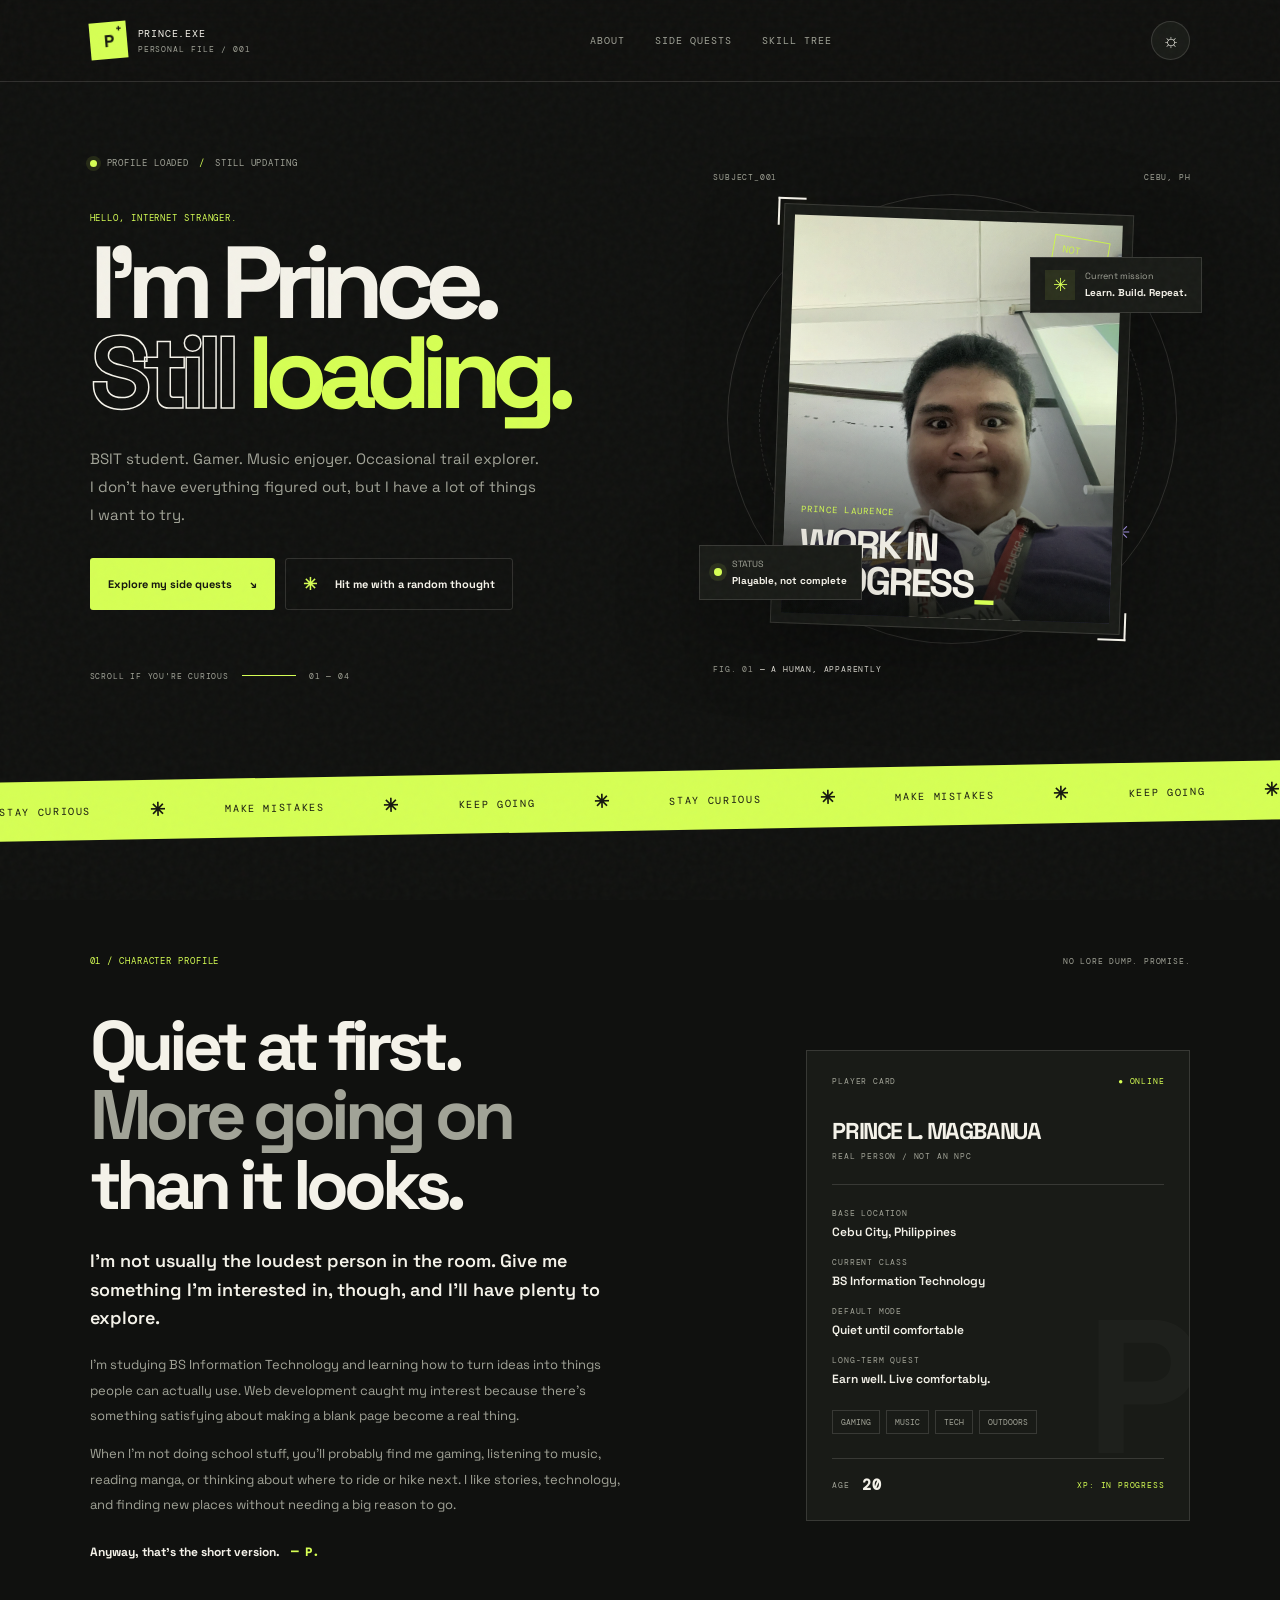
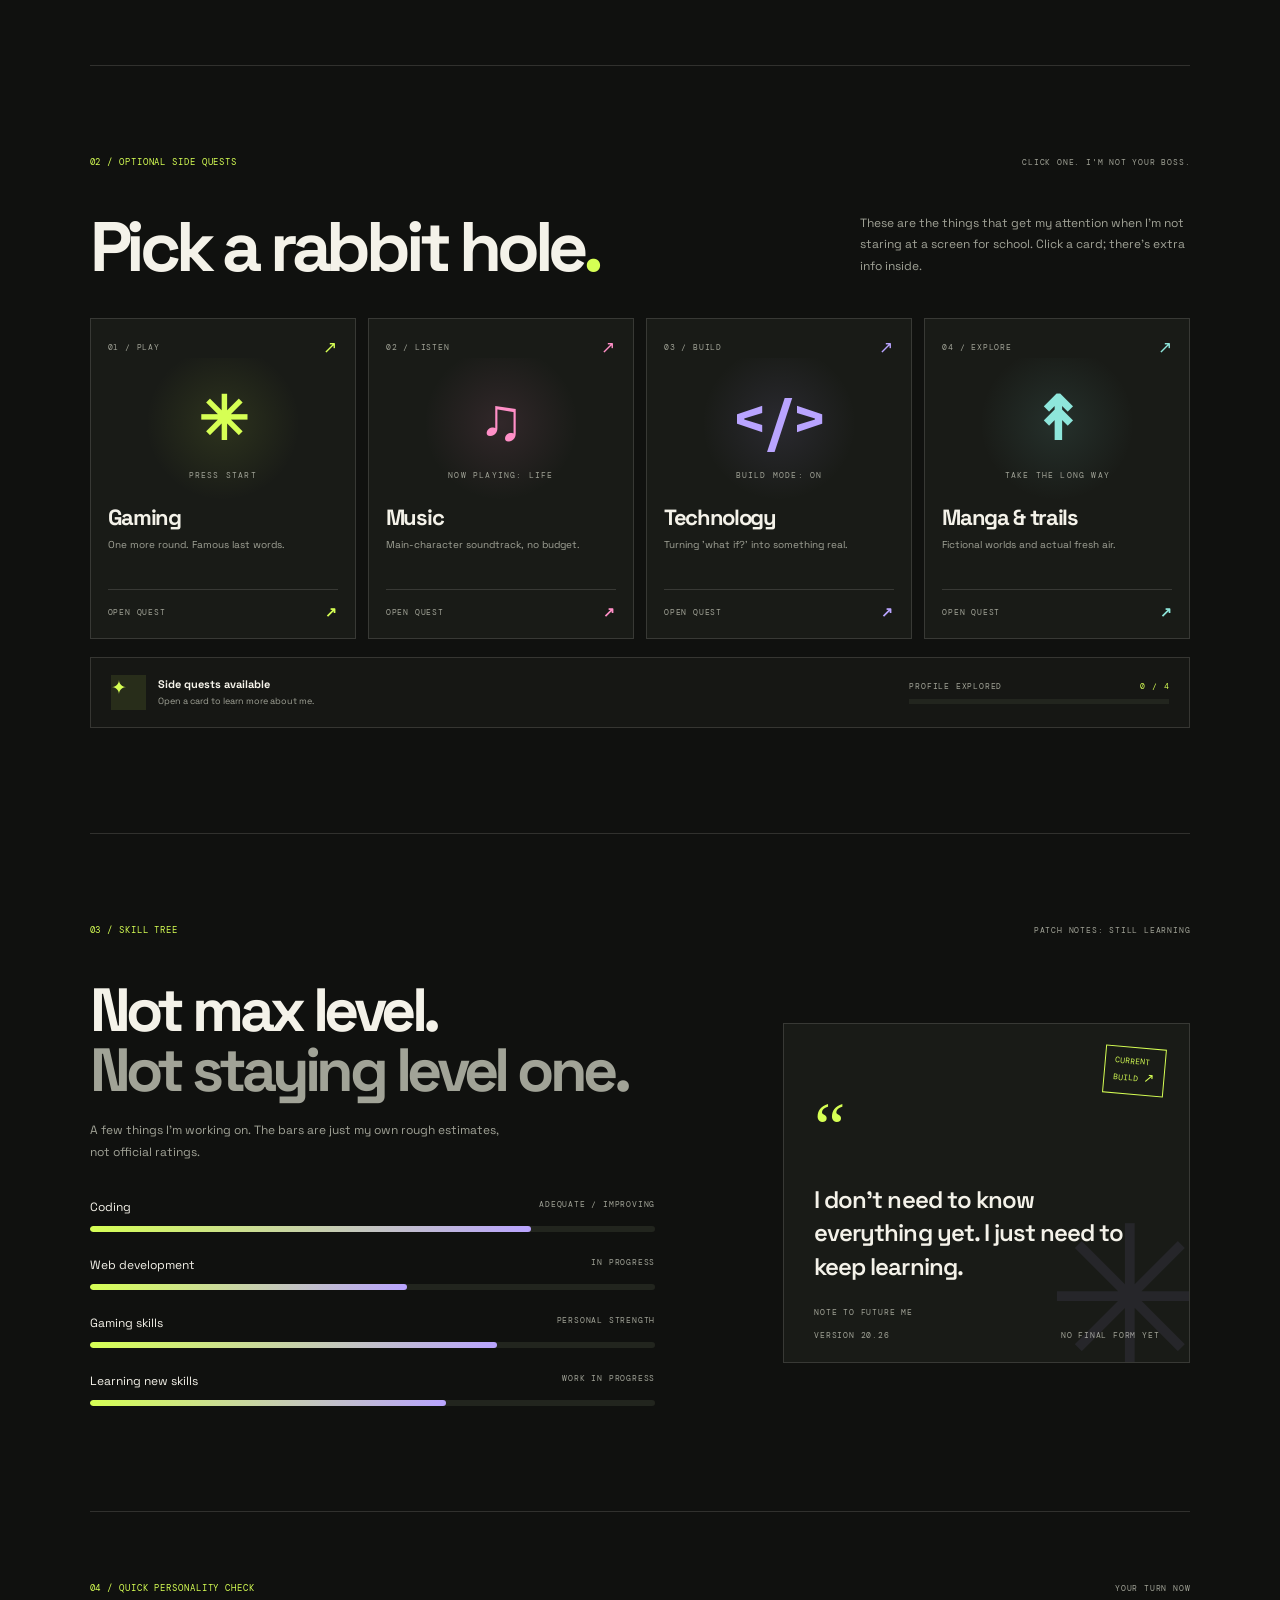
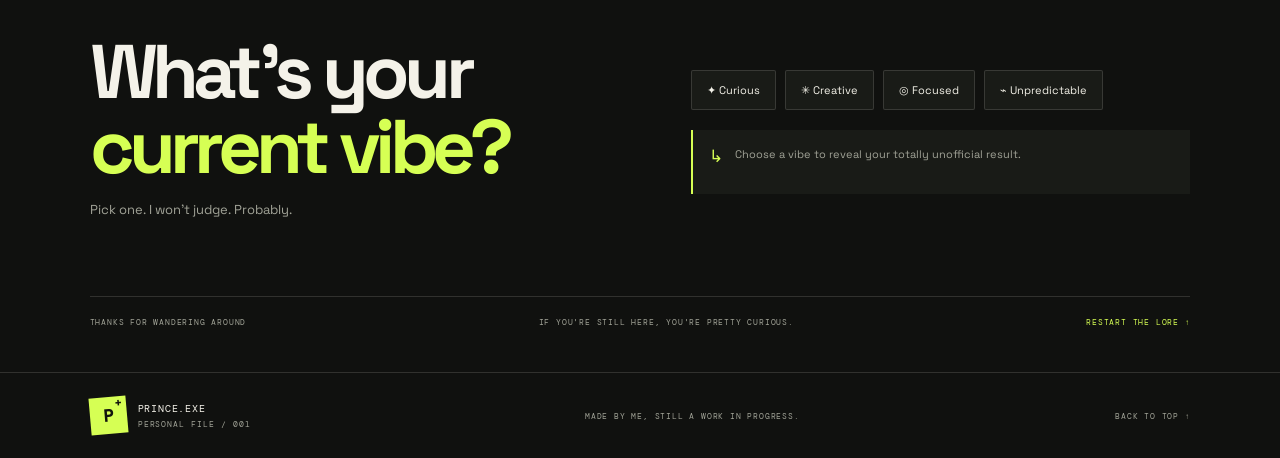
==== PERSONAL WEBSITE GAR/index.html @ dc0e2f60 "Add files via upload" ====
<!DOCTYPE html>
<html lang="en">
<head>
  <meta charset="UTF-8">
  <meta name="viewport" content="width=device-width, initial-scale=1.0">
  <meta name="theme-color" content="#10110f">
  <title>Prince.exe — A Work in Progress</title>
  <link rel="preconnect" href="https://fonts.googleapis.com">
  <link rel="preconnect" href="https://fonts.gstatic.com" crossorigin>
  <link href="https://fonts.googleapis.com/css2?family=DM+Mono:wght@400;500&family=Space+Grotesk:wght@400;500;600;700&display=swap" rel="stylesheet">
  <link rel="stylesheet" href="style.css">
</head>
<body>
  <div class="grain" aria-hidden="true"></div>
  <div class="reading-progress" id="readingProgress" aria-hidden="true"></div>
  <header class="topbar">
    <a class="brand" href="#home" aria-label="Back to top"><span class="brand-symbol">P<span>+</span></span><span class="brand-name">PRINCE.EXE <small>PERSONAL FILE / 001</small></span></a>
    <nav aria-label="Main navigation"><a href="#story">ABOUT</a><a href="#interests">SIDE QUESTS</a><a href="#toolkit">SKILL TREE</a></nav>
    <button class="theme-toggle" id="themeToggle" aria-label="Switch to light theme" title="Change theme"><span id="themeIcon">☼</span></button>
  </header>

  <main>
    <section class="hero section-wrap" id="home">
      <div class="hero-copy reveal">
        <div class="status-line"><span class="status-dot"></span> PROFILE LOADED <span class="status-divider">/</span> STILL UPDATING</div>
        <p class="hero-kicker">HELLO, INTERNET STRANGER.</p>
        <h1>I'm Prince.<br><span class="outline-word">Still</span> <span class="acid-word">loading.</span></h1>
        <p class="hero-intro">BSIT student. Gamer. Music enjoyer. Occasional trail explorer. I don't have everything figured out, but I have a lot of things I want to try.</p>
        <div class="hero-actions"><a class="button button-primary" href="#interests">Explore my side quests <span>↘</span></a><button class="button button-quiet" id="surpriseBtn"><span class="button-spark">✳</span> Hit me with a random thought</button></div>
        <div class="hero-foot"><span>SCROLL IF YOU'RE CURIOUS</span><span class="hero-foot-line"></span><span>01 — 04</span></div>
      </div>
      <div class="hero-visual reveal">
        <div class="visual-label label-top"><span>SUBJECT_001</span><span>CEBU, PH</span></div>
        <div class="photo-frame"><div class="photo-corner corner-one"></div><div class="photo-corner corner-two"></div><img src="my-photo.jpg" alt="Portrait of Prince Laurence"><div class="photo-wash"></div><div class="photo-stamp">NOT<br>FINAL.</div><div class="photo-caption"><span>PRINCE LAURENCE</span><strong>WORK IN<br>PROGRESS<span class="acid-word">_</span></strong></div></div>
        <div class="orbit orbit-a"></div><div class="orbit orbit-b"></div>
        <div class="float-chip chip-top"><span class="chip-icon">✳</span><span>Current mission<strong>Learn. Build. Repeat.</strong></span></div>
        <div class="float-chip chip-bottom"><span class="chip-pulse"></span><span>STATUS<strong>Playable, not complete</strong></span></div>
        <div class="visual-index">FIG. 01 <span>— A HUMAN, APPARENTLY</span></div>
      </div>
    </section>

    <div class="ticker" aria-label="Personal motto"><div class="ticker-track"><span>STAY CURIOUS</span><b>✳</b><span>MAKE MISTAKES</span><b>✳</b><span>KEEP GOING</span><b>✳</b><span>STAY CURIOUS</span><b>✳</b><span>MAKE MISTAKES</span><b>✳</b><span>KEEP GOING</span><b>✳</b></div></div>

    <section class="story section-wrap section-pad" id="story">
      <div class="section-top reveal"><p class="eyebrow">01 / CHARACTER PROFILE</p><span class="section-side-note">NO LORE DUMP. PROMISE.</span></div>
      <div class="story-grid">
        <div class="story-main reveal"><h2>Quiet at first.<br><span class="muted-word">More going on</span><br>than it looks.</h2><p class="story-lead">I'm not usually the loudest person in the room. Give me something I'm interested in, though, and I'll have plenty to explore.</p><p class="story-body">I'm studying BS Information Technology and learning how to turn ideas into things people can actually use. Web development caught my interest because there's something satisfying about making a blank page become a real thing.</p><p class="story-body">When I'm not doing school stuff, you'll probably find me gaming, listening to music, reading manga, or thinking about where to ride or hike next. I like stories, technology, and finding new places without needing a big reason to go.</p><div class="signature">Anyway, that's the short version. <span>— P.</span></div></div>
        <div class="profile-panel reveal"><div class="panel-head"><span>PLAYER CARD</span><span class="live-mark">● ONLINE</span></div><div class="profile-name">PRINCE L. MAGBANUA</div><div class="profile-sub">REAL PERSON / NOT AN NPC</div><div class="profile-divider"></div><div class="profile-row"><span>BASE LOCATION</span><strong>Cebu City, Philippines</strong></div><div class="profile-row"><span>CURRENT CLASS</span><strong>BS Information Technology</strong></div><div class="profile-row"><span>DEFAULT MODE</span><strong>Quiet until comfortable</strong></div><div class="profile-row"><span>LONG-TERM QUEST</span><strong>Earn well. Live comfortably.</strong></div><div class="profile-tags"><span>GAMING</span><span>MUSIC</span><span>TECH</span><span>OUTDOORS</span></div><div class="profile-bottom"><span>AGE</span><strong>20</strong><span class="profile-xp">XP: IN PROGRESS</span></div></div>
      </div>
    </section>

    <section class="interests section-wrap section-pad" id="interests">
      <div class="section-top reveal"><p class="eyebrow">02 / OPTIONAL SIDE QUESTS</p><span class="section-side-note">CLICK ONE. I'M NOT YOUR BOSS.</span></div>
      <div class="interest-heading reveal"><h2>Pick a rabbit hole<span class="acid-word">.</span></h2><p>These are the things that get my attention when I'm not staring at a screen for school. Click a card; there's extra info inside.</p></div>
      <div class="interest-grid">
        <button class="interest-card card-game reveal" data-title="Gaming" data-number="SIDE QUEST 01" data-detail="I like getting pulled into game worlds, learning their systems, and getting better at them. Sometimes it's the challenge; sometimes I just want to explore and see what happens. Either way, 'one more game' is a dangerous sentence."><span class="card-top"><span>01 / PLAY</span><span class="card-arrow">↗</span></span><span class="card-art art-game">✳<i>PRESS START</i></span><span class="card-title">Gaming</span><span class="card-desc">One more round. Famous last words.</span><span class="card-open">OPEN QUEST <b>↗</b></span></button>
        <button class="interest-card card-music reveal" data-title="Music" data-number="SIDE QUEST 02" data-detail="Music makes ordinary moments feel like scenes from a movie. I especially enjoy songs and musicals that tell a story, build emotion, and make you want to replay a part just to feel it again."><span class="card-top"><span>02 / LISTEN</span><span class="card-arrow">↗</span></span><span class="card-art art-music">♫<i>NOW PLAYING: LIFE</i></span><span class="card-title">Music</span><span class="card-desc">Main-character soundtrack, no budget.</span><span class="card-open">OPEN QUEST <b>↗</b></span></button>
        <button class="interest-card card-tech reveal" data-title="Technology" data-number="SIDE QUEST 03" data-detail="I'm studying IT and building my coding skills one project at a time. I like figuring out how things work and seeing a design become something interactive. I'm still learning, but that's kind of the point."><span class="card-top"><span>03 / BUILD</span><span class="card-arrow">↗</span></span><span class="card-art art-tech">&lt;/&gt;<i>BUILD MODE: ON</i></span><span class="card-title">Technology</span><span class="card-desc">Turning 'what if?' into something real.</span><span class="card-open">OPEN QUEST <b>↗</b></span></button>
        <button class="interest-card card-trail reveal" data-title="Manga & Trails" data-number="SIDE QUEST 04" data-detail="I enjoy getting into a good manga and getting outside to explore trails or new places. They're different kinds of escape: one lets me step into someone else's story, the other lets me make a few memories of my own."><span class="card-top"><span>04 / EXPLORE</span><span class="card-arrow">↗</span></span><span class="card-art art-trail">↟<i>TAKE THE LONG WAY</i></span><span class="card-title">Manga & trails</span><span class="card-desc">Fictional worlds and actual fresh air.</span><span class="card-open">OPEN QUEST <b>↗</b></span></button>
      </div>
      <div class="quest-status reveal"><div class="quest-status-left"><span class="quest-status-icon">✦</span><div><strong id="questStatusTitle">Side quests available</strong><span id="questStatusText">Open a card to learn more about me.</span></div></div><div class="quest-progress"><div class="quest-progress-label"><span>PROFILE EXPLORED</span><strong id="questCount">0 / 4</strong></div><div class="quest-track"><span id="questBar"></span></div></div></div>
    </section>

    <section class="toolkit section-wrap section-pad" id="toolkit">
      <div class="section-top reveal"><p class="eyebrow">03 / SKILL TREE</p><span class="section-side-note">PATCH NOTES: STILL LEARNING</span></div>
      <div class="skills-layout"><div class="skills-main reveal"><h2>Not max level.<br><span class="muted-word">Not staying level one.</span></h2><p class="skills-intro">A few things I'm working on. The bars are just my own rough estimates, not official ratings.</p><div class="skills-list"><div class="skill-row"><div class="skill-label"><span>Coding</span><span>ADEQUATE / IMPROVING</span></div><div class="skill-track"><span style="--level:78%"></span></div></div><div class="skill-row"><div class="skill-label"><span>Web development</span><span>IN PROGRESS</span></div><div class="skill-track"><span style="--level:56%"></span></div></div><div class="skill-row"><div class="skill-label"><span>Gaming skills</span><span>PERSONAL STRENGTH</span></div><div class="skill-track"><span style="--level:72%"></span></div></div><div class="skill-row"><div class="skill-label"><span>Learning new skills</span><span>WORK IN PROGRESS</span></div><div class="skill-track"><span style="--level:63%"></span></div></div></div></div><div class="skill-aside reveal"><div class="aside-stamp">CURRENT<br>BUILD <span>↗</span></div><div class="quote-mark">“</div><p>I don't need to know everything yet. I just need to keep learning.</p><div class="quote-credit">NOTE TO FUTURE ME</div><div class="aside-footer"><span>VERSION 20.26</span><span>NO FINAL FORM YET</span></div></div></div>
    </section>

    <section class="closing section-wrap reveal" id="yourturn"><div class="closing-top"><p class="eyebrow">04 / QUICK PERSONALITY CHECK</p><span class="section-side-note">YOUR TURN NOW</span></div><div class="closing-grid"><div><h2>What's your<br><span class="acid-word">current vibe?</span></h2><p class="closing-copy">Pick one. I won't judge. Probably.</p></div><div class="vibe-area"><div class="vibe-picker" role="group" aria-label="Choose your vibe"><button data-vibe="Curious" aria-pressed="false">✦ Curious</button><button data-vibe="Creative" aria-pressed="false">✳ Creative</button><button data-vibe="Focused" aria-pressed="false">◎ Focused</button><button data-vibe="Unpredictable" aria-pressed="false">⌁ Unpredictable</button></div><div class="vibe-result-wrap"><span class="result-spark">↳</span><p class="vibe-result" id="vibeResult" aria-live="polite">Choose a vibe to reveal your totally unofficial result.</p></div></div></div><div class="closing-bottom"><span>THANKS FOR WANDERING AROUND</span><span>IF YOU'RE STILL HERE, YOU'RE PRETTY CURIOUS.</span><a href="#home">RESTART THE LORE ↑</a></div></section>
  </main>

  <footer class="footer"><a class="brand" href="#home"><span class="brand-symbol">P<span>+</span></span><span class="brand-name">PRINCE.EXE <small>PERSONAL FILE / 001</small></span></a><span>MADE BY ME, STILL A WORK IN PROGRESS.</span><a href="#home">BACK TO TOP ↑</a></footer>

  <dialog id="interestDialog" class="interest-dialog"><div class="dialog-top"><span id="dialogNumber">SIDE QUEST 01</span><button class="dialog-close" id="dialogClose" aria-label="Close details">×</button></div><div class="dialog-glyph" id="dialogGlyph">✳</div><p class="eyebrow">A LITTLE MORE LORE</p><h2 id="dialogTitle">Interest</h2><p id="dialogDetail"></p><button class="button button-primary" id="dialogDone">Quest logged <span>✓</span></button></dialog>
  <div class="toast" id="toast" role="status" aria-live="polite"></div>
  <script src="script.js"></script>
</body>
</html>
---- PERSONAL WEBSITE GAR/style.css ----
:root{--bg:#10110f;--panel:#191b17;--panel2:#22251e;--text:#f4f2e9;--muted:#a1a397;--line:rgba(244,242,233,.14);--acid:#d6ff54;--purple:#b9a4ff;--pink:#ff8fc7;--blue:#8ee6db;--mono:'DM Mono',monospace;--sans:'Space Grotesk',sans-serif;--shadow:0 25px 90px rgba(0,0,0,.32)}
*{box-sizing:border-box}html{scroll-behavior:smooth;scroll-padding-top:92px}body{margin:0;background:var(--bg);color:var(--text);font-family:var(--sans);overflow-x:hidden;transition:background .35s,color .35s}body.light{--bg:#f0efe7;--panel:#fffef8;--panel2:#e5e4d8;--text:#171913;--muted:#66695d;--line:rgba(23,25,19,.16);--shadow:0 25px 90px rgba(23,25,19,.12)}a{color:inherit;text-decoration:none}button{font:inherit}.grain{position:fixed;inset:0;z-index:30;pointer-events:none;opacity:.045;background-image:url("data:image/svg+xml,%3Csvg viewBox='0 0 180 180' xmlns='http://www.w3.org/2000/svg'%3E%3Cfilter id='n'%3E%3CfeTurbulence type='fractalNoise' baseFrequency='.8' numOctaves='3' stitchTiles='stitch'/%3E%3C/filter%3E%3Crect width='100%25' height='100%25' filter='url(%23n)' opacity='.7'/%3E%3C/svg%3E")}.reading-progress{position:fixed;top:0;left:0;width:0;height:3px;background:var(--acid);z-index:60;box-shadow:0 0 15px #d6ff5480}.topbar{height:82px;padding:0 7vw;display:flex;align-items:center;justify-content:space-between;gap:24px;position:sticky;top:0;z-index:25;background:color-mix(in srgb,var(--bg) 88%,transparent);backdrop-filter:blur(18px);border-bottom:1px solid var(--line)}.brand{display:flex;align-items:center;gap:11px;min-width:180px}.brand-symbol{display:grid;place-items:center;width:37px;height:37px;background:var(--acid);color:#12140d;font-weight:700;font-size:17px;transform:rotate(-5deg);position:relative}.brand-symbol>span{position:absolute;font-size:11px;right:4px;top:0}.brand-name{font:10px var(--mono);letter-spacing:.08em}.brand-name small{display:block;font-size:8px;color:var(--muted);margin-top:4px;letter-spacing:.12em}nav{display:flex;gap:30px}nav a{font:10px var(--mono);letter-spacing:.1em;color:var(--muted);transition:color .2s}nav a:hover{color:var(--acid)}.theme-toggle{width:39px;height:39px;border:1px solid var(--line);background:var(--panel);border-radius:50%;color:var(--text);font-size:19px;cursor:pointer;transition:transform .25s,border .25s}.theme-toggle:hover{transform:rotate(30deg);border-color:var(--acid)}.section-wrap{width:min(1120px,86vw);margin-inline:auto}.hero{min-height:690px;padding-top:72px;padding-bottom:88px;display:grid;grid-template-columns:1.08fr .92fr;gap:5vw;align-items:center}.status-line,.eyebrow,.hero-kicker,.hero-foot,.visual-label,.visual-index,.section-side-note,.panel-head,.profile-sub,.profile-row>span,.profile-bottom,.card-top,.card-open,.quest-progress-label,.skill-label span:last-child,.quote-credit,.aside-footer,.closing-bottom,.dialog-top>span{font:9px var(--mono);letter-spacing:.1em}.status-line{display:flex;align-items:center;gap:10px;color:var(--muted)}.status-dot{width:7px;height:7px;background:var(--acid);border-radius:50%;box-shadow:0 0 0 4px #d6ff541a;animation:blink 2s infinite}.status-divider{color:var(--acid)}.hero-kicker{margin:43px 0 14px;color:var(--acid)}h1{font-size:clamp(65px,8vw,110px);line-height:.88;letter-spacing:-.095em;margin:0;font-weight:700}h1 .outline-word{color:transparent;-webkit-text-stroke:1.5px var(--text)}.acid-word{color:var(--acid)}.hero-intro{font-size:15px;line-height:1.85;color:var(--muted);max-width:450px;margin:27px 0 0}.hero-actions{display:flex;gap:10px;flex-wrap:wrap;margin-top:29px}.button{display:inline-flex;align-items:center;justify-content:center;gap:18px;padding:14px 17px;border-radius:3px;border:1px solid transparent;font-size:11px;font-weight:700;cursor:pointer;transition:transform .2s,background .2s,border .2s,color .2s}.button:hover{transform:translateY(-3px)}.button-primary{background:var(--acid);color:#15170e}.button-primary:hover{background:#e2ff83;box-shadow:0 8px 28px #d6ff5425}.button-quiet{background:transparent;border-color:var(--line);color:var(--text)}.button-quiet:hover{border-color:var(--acid)}.button-spark{color:var(--acid);font-size:17px}.hero-foot{display:flex;align-items:center;gap:13px;color:var(--muted);margin-top:61px;font-size:8px}.hero-foot-line{height:1px;width:54px;background:var(--acid)}.hero-visual{position:relative;min-height:515px;display:flex;align-items:center;justify-content:center}.visual-label{position:absolute;top:10px;left:0;right:0;display:flex;justify-content:space-between;color:var(--muted);font-size:8px}.photo-frame{position:relative;width:min(350px,76%);height:420px;background:var(--panel);padding:10px;border:1px solid var(--line);z-index:2;transform:rotate(2deg);box-shadow:var(--shadow);transition:transform .4s}.photo-frame:hover{transform:rotate(0deg) scale(1.015)}.photo-frame img{width:100%;height:100%;object-fit:cover;object-position:center 25%;display:block;filter:saturate(.72) contrast(1.03)}.photo-wash{position:absolute;inset:10px;background:linear-gradient(0deg,rgba(12,14,10,.92),transparent 56%),linear-gradient(135deg,rgba(214,255,84,.1),transparent 45%);pointer-events:none}.photo-corner{position:absolute;width:28px;height:28px;border-color:var(--acid);z-index:4}.corner-one{top:-7px;left:-7px;border-top:2px solid;border-left:2px solid}.corner-two{right:-7px;bottom:-7px;border-right:2px solid;border-bottom:2px solid}.photo-stamp{position:absolute;right:24px;top:24px;z-index:4;border:1px solid var(--acid);color:var(--acid);padding:7px 9px;font:10px var(--mono);line-height:1.15;transform:rotate(8deg)}.photo-caption{position:absolute;z-index:4;bottom:27px;left:26px;right:22px}.photo-caption>span{font:9px var(--mono);letter-spacing:.14em;color:var(--acid)}.photo-caption strong{display:block;font-size:39px;line-height:.91;letter-spacing:-.07em;margin-top:8px}.orbit{position:absolute;border:1px solid var(--line);border-radius:50%;pointer-events:none}.orbit-a{width:450px;height:450px;animation:spin 34s linear infinite}.orbit-a:before{content:"";position:absolute;left:70px;top:22px;width:10px;height:10px;border-radius:50%;background:var(--acid);box-shadow:0 0 22px var(--acid)}.orbit-b{width:385px;height:385px;border-style:dashed;animation:spin 48s linear infinite reverse}.orbit-b:after{content:"✳";position:absolute;right:13px;bottom:65px;color:var(--purple);font-size:22px}.float-chip{position:absolute;z-index:5;display:flex;align-items:center;gap:10px;padding:12px 14px;background:var(--panel);border:1px solid var(--line);box-shadow:var(--shadow);font-size:9px;color:var(--muted);animation:float 5s ease-in-out infinite}.float-chip strong{display:block;color:var(--text);font-size:10px;margin-top:4px}.chip-top{right:-12px;top:95px}.chip-bottom{left:-14px;bottom:77px;animation-delay:-2s}.chip-icon{display:grid;place-items:center;width:30px;height:30px;background:#d6ff5418;color:var(--acid);font-size:18px}.chip-pulse{width:8px;height:8px;background:var(--acid);border-radius:50%;box-shadow:0 0 0 5px #d6ff5418}.visual-index{position:absolute;bottom:3px;left:0;color:var(--muted);font-size:8px}.visual-index span{color:var(--text)}.ticker{background:var(--acid);color:#15170e;overflow:hidden;padding:17px 0;transform:rotate(-1deg) scale(1.02);margin:0 0 35px}.ticker-track{display:flex;justify-content:space-around;align-items:center;gap:34px;min-width:900px;white-space:nowrap;font:10px var(--mono);letter-spacing:.15em;animation:marquee 24s linear infinite}.ticker-track b{font-size:18px}.section-pad{padding-top:90px;padding-bottom:105px}.section-top{display:flex;justify-content:space-between;align-items:center;gap:20px;margin-bottom:44px}.eyebrow{color:var(--acid);margin:0}.section-side-note{color:var(--muted);font-size:8px}.story{border-bottom:1px solid var(--line)}.story-grid{display:grid;grid-template-columns:1.15fr .75fr;gap:10vw;align-items:center}.story-main h2,.skills-main h2,.interest-heading h2,.closing h2{font-size:clamp(43px,5.5vw,70px);line-height:.99;letter-spacing:-.075em;margin:0 0 28px}.muted-word{color:var(--muted)}.story-lead{font-size:18px;font-weight:600;line-height:1.6;max-width:540px;margin:0 0 19px}.story-body{font-size:13px;line-height:1.95;color:var(--muted);max-width:540px}.signature{font-size:12px;font-weight:700;margin-top:27px}.signature span{color:var(--acid);font-family:var(--mono);margin-left:8px}.profile-panel{background:var(--panel);border:1px solid var(--line);padding:25px;position:relative;overflow:hidden}.profile-panel:after{content:"P";position:absolute;right:-12px;bottom:38px;font-size:190px;font-weight:700;line-height:1;color:var(--text);opacity:.025;pointer-events:none}.panel-head{display:flex;justify-content:space-between;color:var(--muted);font-size:8px}.live-mark{color:var(--acid)}.profile-name{font-size:23px;font-weight:700;letter-spacing:-.06em;margin-top:30px}.profile-sub{font-size:8px;color:var(--muted);margin-top:5px}.profile-divider{height:1px;background:var(--line);margin:23px 0}.profile-row{display:flex;flex-direction:column;gap:6px;margin:17px 0}.profile-row>span{color:var(--muted);font-size:8px}.profile-row strong{font-size:12px;font-weight:600}.profile-tags{display:flex;gap:6px;flex-wrap:wrap;margin-top:23px}.profile-tags span{border:1px solid var(--line);padding:6px 8px;font:8px var(--mono);color:var(--muted)}.profile-bottom{border-top:1px solid var(--line);margin-top:24px;padding-top:16px;display:flex;align-items:center;gap:12px;color:var(--muted);font-size:8px}.profile-bottom strong{font-size:15px;color:var(--text)}.profile-xp{margin-left:auto;color:var(--acid)}.interests{border-bottom:1px solid var(--line)}.interest-heading{display:flex;align-items:end;justify-content:space-between;gap:45px;margin-bottom:36px}.interest-heading h2{margin:0}.interest-heading>p{font-size:12px;line-height:1.8;color:var(--muted);max-width:330px;margin:0 0 4px}.interest-grid{display:grid;grid-template-columns:repeat(4,1fr);gap:12px}.interest-card{min-width:0;position:relative;text-align:left;display:flex;flex-direction:column;align-items:stretch;padding:17px;background:var(--panel);border:1px solid var(--line);color:var(--text);cursor:pointer;overflow:hidden;transition:transform .3s,border-color .3s,background .3s}.interest-card:before{content:"";position:absolute;inset:0;background:var(--card-color);opacity:0;transition:opacity .3s;pointer-events:none}.interest-card:hover{transform:translateY(-7px);border-color:var(--card-color)}.interest-card:hover:before{opacity:.045}.card-game{--card-color:var(--acid)}.card-music{--card-color:var(--pink)}.card-tech{--card-color:var(--purple)}.card-trail{--card-color:var(--blue)}.card-top{display:flex;align-items:center;justify-content:space-between;color:var(--muted);font-size:8px;position:relative;z-index:1}.card-arrow{font-size:17px;color:var(--card-color)}.card-art{height:145px;display:flex;flex-direction:column;align-items:center;justify-content:center;gap:12px;color:var(--card-color);font-size:60px;font-weight:700;position:relative;z-index:1;transition:transform .35s}.interest-card:hover .card-art{transform:scale(1.05) rotate(-2deg)}.card-art i{font:8px var(--mono);font-style:normal;letter-spacing:.15em;color:var(--muted)}.art-game{background:radial-gradient(circle at 50% 45%,#d6ff541b,transparent 55%)}.art-music{background:radial-gradient(circle at 50% 45%,#ff8fc71b,transparent 55%)}.art-tech{background:radial-gradient(circle at 50% 45%,#b9a4ff1b,transparent 55%)}.art-trail{background:radial-gradient(circle at 50% 45%,#8ee6db1b,transparent 55%)}.card-title{font-size:22px;font-weight:700;letter-spacing:-.06em;position:relative;z-index:1}.card-desc{font-size:10px;color:var(--muted);line-height:1.6;margin-top:6px;min-height:32px;position:relative;z-index:1}.card-open{border-top:1px solid var(--line);margin-top:20px;padding-top:13px;display:flex;justify-content:space-between;align-items:center;color:var(--muted);font-size:8px;position:relative;z-index:1}.card-open b{font-size:14px;color:var(--card-color)}.quest-status{margin-top:18px;padding:17px 20px;border:1px solid var(--line);display:flex;align-items:center;justify-content:space-between;gap:25px;background:color-mix(in srgb,var(--panel) 65%,transparent)}.quest-status-left{display:flex;align-items:center;gap:12px}.quest-status-icon{display:grid;place-items:center;width:35px;height:35px;background:#d6ff5418;color:var(--acid);font-size:19px}.quest-status-left strong,.quest-status-left span{display:block}.quest-status-left strong{font-size:11px}.quest-status-left div>span{font-size:9px;color:var(--muted);margin-top:4px}.quest-progress{width:min(260px,45%)}.quest-progress-label{display:flex;justify-content:space-between;color:var(--muted);font-size:8px;margin-bottom:8px}.quest-progress-label strong{color:var(--acid);font-weight:400}.quest-track,.skill-track{height:5px;background:var(--panel2);overflow:hidden}.quest-track span{display:block;width:0;height:100%;background:var(--acid);transition:width .45s ease}.toolkit{border-bottom:1px solid var(--line)}.skills-layout{display:grid;grid-template-columns:1fr .72fr;gap:10vw;align-items:center}.skills-main h2{font-size:clamp(40px,4.8vw,61px)}.skills-intro{font-size:12px;line-height:1.8;color:var(--muted);max-width:420px;margin:-8px 0 35px}.skills-list{display:grid;gap:25px}.skill-label{display:flex;justify-content:space-between;gap:15px;font-size:12px;margin-bottom:11px}.skill-label span:last-child{font-size:8px;color:var(--muted);text-align:right}.skill-track{height:6px;border-radius:10px}.skill-track span{display:block;height:100%;width:var(--level);border-radius:10px;background:linear-gradient(90deg,var(--acid),var(--purple));transform-origin:left;animation:grow 1.3s cubic-bezier(.2,.8,.2,1) both}.skill-aside{min-height:340px;padding:30px;background:var(--panel);border:1px solid var(--line);position:relative;overflow:hidden}.skill-aside:after{content:"✳";position:absolute;right:-25px;bottom:-65px;font-size:200px;color:var(--purple);opacity:.08;animation:spin 38s linear infinite}.aside-stamp{position:absolute;right:24px;top:23px;border:1px solid var(--acid);color:var(--acid);padding:7px 9px;font:8px var(--mono);line-height:1.5;transform:rotate(5deg)}.aside-stamp span{font-size:13px}.quote-mark{font-family:Georgia,serif;font-size:70px;color:var(--acid);line-height:.9;margin-top:42px}.skill-aside>p{font-size:24px;line-height:1.4;font-weight:600;letter-spacing:-.04em;max-width:330px;position:relative;z-index:1}.quote-credit{color:var(--muted);font-size:8px}.aside-footer{display:flex;justify-content:space-between;position:absolute;bottom:22px;left:30px;right:30px;color:var(--muted);font-size:8px}.closing{padding-top:70px;padding-bottom:25px}.closing-top{display:flex;justify-content:space-between;align-items:center;margin-bottom:40px}.closing-grid{display:grid;grid-template-columns:1fr 1fr;gap:8vw;align-items:center;padding-bottom:65px}.closing h2{font-size:clamp(50px,6vw,76px);margin-bottom:17px}.closing-copy{font-size:13px;color:var(--muted)}.vibe-picker{display:flex;flex-wrap:wrap;gap:9px}.vibe-picker button{padding:12px 15px;border:1px solid var(--line);background:var(--panel);color:var(--text);border-radius:2px;font-size:11px;cursor:pointer;transition:transform .2s,background .2s,border .2s}.vibe-picker button:hover,.vibe-picker button.active{background:var(--acid);border-color:var(--acid);color:#15170e;transform:translateY(-3px)}.vibe-result-wrap{display:flex;align-items:start;gap:12px;margin-top:20px;padding:15px 16px;border-left:2px solid var(--acid);background:var(--panel);min-height:64px}.result-spark{color:var(--acid);font-size:17px}.vibe-result{font-size:11px;line-height:1.7;color:var(--muted);margin:0}.closing-bottom{border-top:1px solid var(--line);padding:20px 0;display:flex;align-items:center;justify-content:space-between;gap:20px;color:var(--muted);font-size:8px}.closing-bottom a{color:var(--acid)}.footer{border-top:1px solid var(--line);padding:24px 7vw;display:flex;align-items:center;justify-content:space-between;gap:20px;color:var(--muted);font:8px var(--mono);letter-spacing:.1em}.footer .brand{color:var(--text)}.interest-dialog{width:min(490px,calc(100% - 30px));padding:30px;background:var(--panel);border:1px solid var(--line);color:var(--text);box-shadow:var(--shadow);position:relative}.interest-dialog::backdrop{background:rgba(5,7,4,.78);backdrop-filter:blur(7px)}.dialog-top{display:flex;justify-content:space-between;align-items:center;color:var(--muted)}.dialog-close{border:0;background:none;color:var(--muted);font-size:28px;cursor:pointer}.dialog-glyph{font-size:60px;color:var(--acid);margin:25px 0 20px}.interest-dialog h2{font-size:42px;letter-spacing:-.07em;margin:12px 0}.interest-dialog>p:not(.eyebrow){font-size:13px;line-height:1.9;color:var(--muted);margin-bottom:25px}.toast{position:fixed;left:50%;bottom:24px;z-index:50;max-width:calc(100% - 30px);width:max-content;transform:translate(-50%,20px);opacity:0;pointer-events:none;background:var(--acid);color:#15170e;padding:13px 18px;font-size:11px;font-weight:700;box-shadow:var(--shadow);transition:opacity .25s,transform .25s}.toast.show{opacity:1;transform:translate(-50%,0)}.reveal{opacity:0;transform:translateY(24px);transition:opacity .75s ease,transform .75s cubic-bezier(.2,.8,.2,1)}.reveal.visible{opacity:1;transform:translateY(0)}button:focus-visible,a:focus-visible{outline:2px solid var(--acid);outline-offset:4px}@keyframes float{0%,100%{translate:0 0}50%{translate:0 -9px}}@keyframes spin{to{transform:rotate(360deg)}}@keyframes marquee{to{transform:translateX(-25%)}}@keyframes blink{50%{opacity:.35;box-shadow:0 0 0 7px #d6ff5410}}@keyframes grow{from{transform:scaleX(0)}to{transform:scaleX(1)}}@media(max-width:850px){.topbar{padding:0 5vw}nav{gap:16px}.section-wrap{width:90vw}.hero{grid-template-columns:1fr;gap:30px;padding-top:65px}.hero-copy{padding-top:12px}.hero-visual{min-height:550px}.photo-frame{height:420px;width:min(350px,72%)}.story-grid,.skills-layout{grid-template-columns:1fr;gap:45px}.interest-heading{align-items:start;flex-direction:column;gap:16px}.interest-grid{grid-template-columns:repeat(2,1fr)}.interest-card{min-height:310px}.card-art{height:160px}.closing-grid{grid-template-columns:1fr;gap:30px}.skill-aside{min-height:300px}.footer{padding-inline:5vw}}@media(max-width:520px){.topbar{height:70px;gap:8px}.brand{min-width:0;gap:7px}.brand-symbol{width:31px;height:31px}.brand-name{font-size:8px}.brand-name small{font-size:7px}nav{gap:10px}nav a{font-size:8px}nav a:nth-child(2){display:none}.theme-toggle{width:33px;height:33px;flex-shrink:0}.hero{padding-top:48px;padding-bottom:60px}.hero-kicker{margin-top:34px}h1{font-size:clamp(60px,16vw,82px)}.hero-intro{font-size:13px}.hero-actions{align-items:stretch;flex-direction:column}.button{justify-content:space-between}.hero-foot{margin-top:42px}.hero-visual{min-height:440px}.photo-frame{height:350px;width:73%}.photo-caption strong{font-size:32px}.orbit-a{width:350px;height:350px}.orbit-b{width:300px;height:300px}.chip-top{right:-2px;top:60px}.chip-bottom{left:-3px;bottom:45px}.float-chip{padding:9px;font-size:8px}.float-chip strong{font-size:9px}.visual-index{font-size:7px}.section-pad{padding-top:70px;padding-bottom:75px}.section-top{align-items:start;flex-direction:column;gap:10px;margin-bottom:33px}.story-main h2,.skills-main h2,.interest-heading h2{font-size:48px}.story-lead{font-size:16px}.profile-panel{padding:19px}.interest-grid{gap:9px}.interest-card{padding:12px;min-height:260px}.card-art{height:115px;font-size:48px}.card-title{font-size:19px}.card-desc{font-size:9px}.card-open{font-size:7px}.quest-status{align-items:stretch;flex-direction:column;gap:18px;padding:15px}.quest-progress{width:100%}.skill-label{font-size:11px}.skill-label span:last-child{font-size:7px}.skill-aside{padding:23px;min-height:310px}.skill-aside>p{font-size:22px}.aside-footer{left:23px;right:23px;font-size:7px}.closing-top{align-items:start;flex-direction:column;gap:10px}.closing-grid{padding-bottom:45px}.closing h2{font-size:54px}.vibe-picker button{flex:1 1 40%;padding:12px 8px}.closing-bottom{flex-wrap:wrap;line-height:1.6}.closing-bottom span:nth-child(2){display:none}.footer{flex-wrap:wrap;font-size:7px}.footer>span{order:3;width:100%;text-align:center}.interest-dialog{padding:23px}.interest-dialog h2{font-size:36px}}@media(prefers-reduced-motion:reduce){*,*::before,*::after{animation-duration:.01ms!important;animation-iteration-count:1!important;scroll-behavior:auto!important;transition-duration:.01ms!important}.reveal{opacity:1;transform:none}}
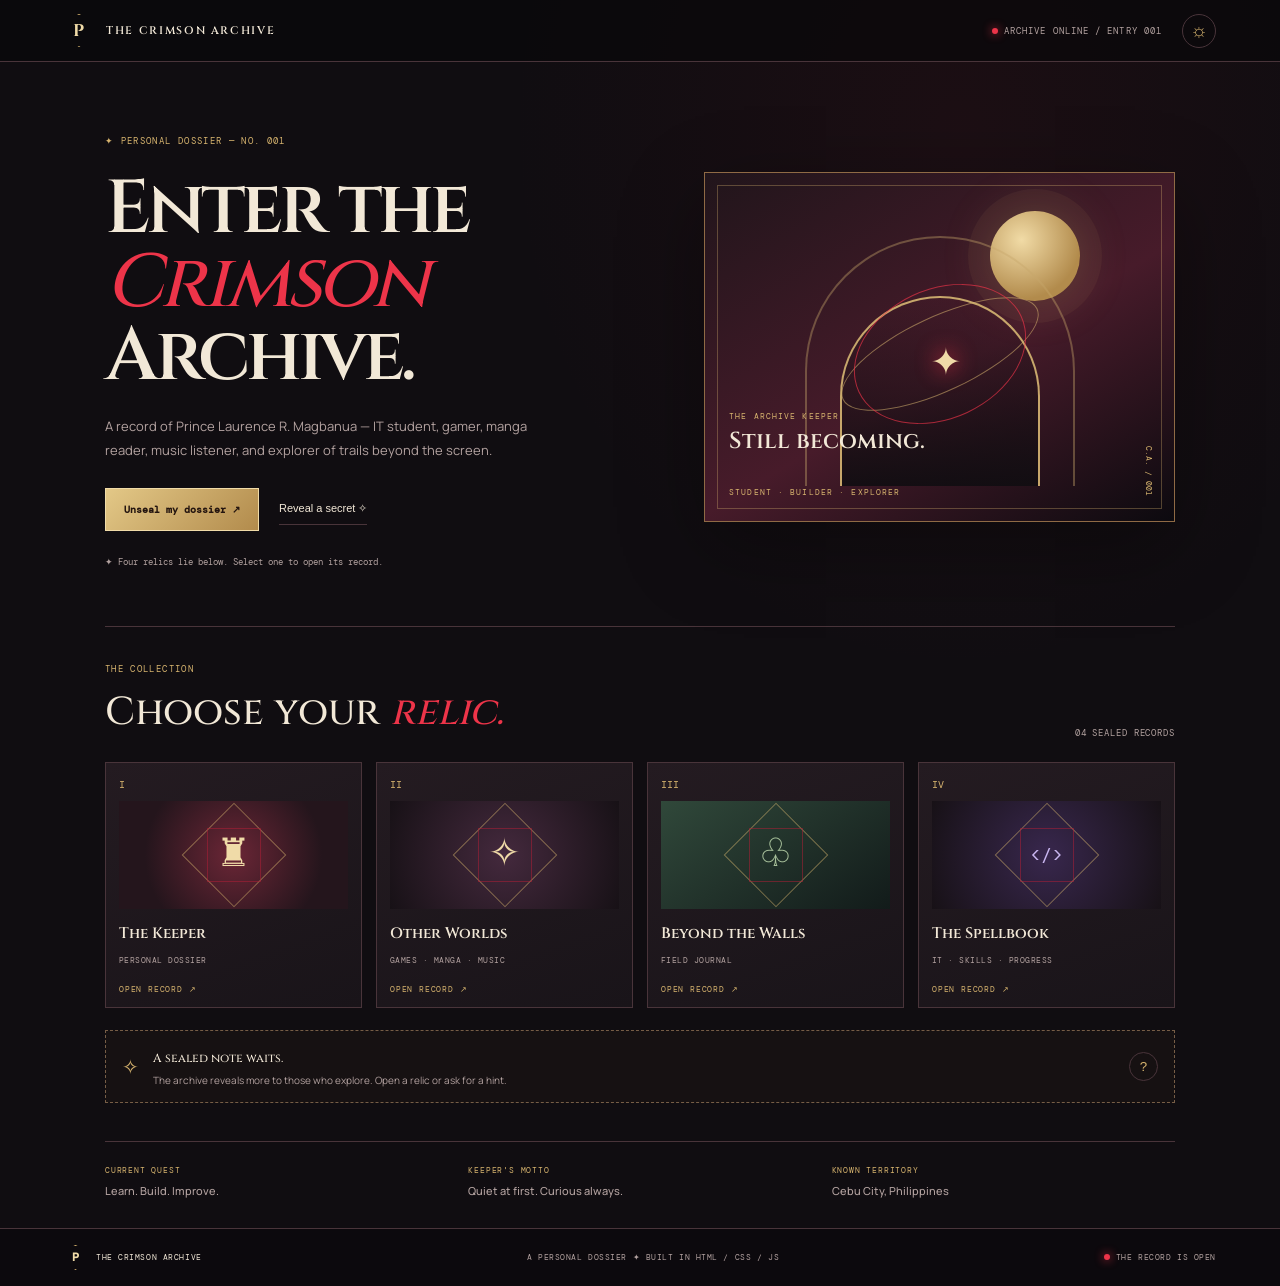
==== commit 2139dbaf: "Add files via upload" ====
--- a/PERSONAL WEBSITE GAR/index.html
+++ b/PERSONAL WEBSITE GAR/index.html
@@ -1,78 +1,18 @@
-<!DOCTYPE html>
-<html lang="en">
-<head>
-  <meta charset="UTF-8">
-  <meta name="viewport" content="width=device-width, initial-scale=1.0">
-  <meta name="theme-color" content="#10110f">
-  <title>Prince.exe — A Work in Progress</title>
-  <link rel="preconnect" href="https://fonts.googleapis.com">
-  <link rel="preconnect" href="https://fonts.gstatic.com" crossorigin>
-  <link href="https://fonts.googleapis.com/css2?family=DM+Mono:wght@400;500&family=Space+Grotesk:wght@400;500;600;700&display=swap" rel="stylesheet">
-  <link rel="stylesheet" href="style.css">
-</head>
-<body>
-  <div class="grain" aria-hidden="true"></div>
-  <div class="reading-progress" id="readingProgress" aria-hidden="true"></div>
-  <header class="topbar">
-    <a class="brand" href="#home" aria-label="Back to top"><span class="brand-symbol">P<span>+</span></span><span class="brand-name">PRINCE.EXE <small>PERSONAL FILE / 001</small></span></a>
-    <nav aria-label="Main navigation"><a href="#story">ABOUT</a><a href="#interests">SIDE QUESTS</a><a href="#toolkit">SKILL TREE</a></nav>
-    <button class="theme-toggle" id="themeToggle" aria-label="Switch to light theme" title="Change theme"><span id="themeIcon">☼</span></button>
-  </header>
-
-  <main>
-    <section class="hero section-wrap" id="home">
-      <div class="hero-copy reveal">
-        <div class="status-line"><span class="status-dot"></span> PROFILE LOADED <span class="status-divider">/</span> STILL UPDATING</div>
-        <p class="hero-kicker">HELLO, INTERNET STRANGER.</p>
-        <h1>I'm Prince.<br><span class="outline-word">Still</span> <span class="acid-word">loading.</span></h1>
-        <p class="hero-intro">BSIT student. Gamer. Music enjoyer. Occasional trail explorer. I don't have everything figured out, but I have a lot of things I want to try.</p>
-        <div class="hero-actions"><a class="button button-primary" href="#interests">Explore my side quests <span>↘</span></a><button class="button button-quiet" id="surpriseBtn"><span class="button-spark">✳</span> Hit me with a random thought</button></div>
-        <div class="hero-foot"><span>SCROLL IF YOU'RE CURIOUS</span><span class="hero-foot-line"></span><span>01 — 04</span></div>
-      </div>
-      <div class="hero-visual reveal">
-        <div class="visual-label label-top"><span>SUBJECT_001</span><span>CEBU, PH</span></div>
-        <div class="photo-frame"><div class="photo-corner corner-one"></div><div class="photo-corner corner-two"></div><img src="my-photo.jpg" alt="Portrait of Prince Laurence"><div class="photo-wash"></div><div class="photo-stamp">NOT<br>FINAL.</div><div class="photo-caption"><span>PRINCE LAURENCE</span><strong>WORK IN<br>PROGRESS<span class="acid-word">_</span></strong></div></div>
-        <div class="orbit orbit-a"></div><div class="orbit orbit-b"></div>
-        <div class="float-chip chip-top"><span class="chip-icon">✳</span><span>Current mission<strong>Learn. Build. Repeat.</strong></span></div>
-        <div class="float-chip chip-bottom"><span class="chip-pulse"></span><span>STATUS<strong>Playable, not complete</strong></span></div>
-        <div class="visual-index">FIG. 01 <span>— A HUMAN, APPARENTLY</span></div>
-      </div>
-    </section>
-
-    <div class="ticker" aria-label="Personal motto"><div class="ticker-track"><span>STAY CURIOUS</span><b>✳</b><span>MAKE MISTAKES</span><b>✳</b><span>KEEP GOING</span><b>✳</b><span>STAY CURIOUS</span><b>✳</b><span>MAKE MISTAKES</span><b>✳</b><span>KEEP GOING</span><b>✳</b></div></div>
-
-    <section class="story section-wrap section-pad" id="story">
-      <div class="section-top reveal"><p class="eyebrow">01 / CHARACTER PROFILE</p><span class="section-side-note">NO LORE DUMP. PROMISE.</span></div>
-      <div class="story-grid">
-        <div class="story-main reveal"><h2>Quiet at first.<br><span class="muted-word">More going on</span><br>than it looks.</h2><p class="story-lead">I'm not usually the loudest person in the room. Give me something I'm interested in, though, and I'll have plenty to explore.</p><p class="story-body">I'm studying BS Information Technology and learning how to turn ideas into things people can actually use. Web development caught my interest because there's something satisfying about making a blank page become a real thing.</p><p class="story-body">When I'm not doing school stuff, you'll probably find me gaming, listening to music, reading manga, or thinking about where to ride or hike next. I like stories, technology, and finding new places without needing a big reason to go.</p><div class="signature">Anyway, that's the short version. <span>— P.</span></div></div>
-        <div class="profile-panel reveal"><div class="panel-head"><span>PLAYER CARD</span><span class="live-mark">● ONLINE</span></div><div class="profile-name">PRINCE L. MAGBANUA</div><div class="profile-sub">REAL PERSON / NOT AN NPC</div><div class="profile-divider"></div><div class="profile-row"><span>BASE LOCATION</span><strong>Cebu City, Philippines</strong></div><div class="profile-row"><span>CURRENT CLASS</span><strong>BS Information Technology</strong></div><div class="profile-row"><span>DEFAULT MODE</span><strong>Quiet until comfortable</strong></div><div class="profile-row"><span>LONG-TERM QUEST</span><strong>Earn well. Live comfortably.</strong></div><div class="profile-tags"><span>GAMING</span><span>MUSIC</span><span>TECH</span><span>OUTDOORS</span></div><div class="profile-bottom"><span>AGE</span><strong>20</strong><span class="profile-xp">XP: IN PROGRESS</span></div></div>
-      </div>
-    </section>
-
-    <section class="interests section-wrap section-pad" id="interests">
-      <div class="section-top reveal"><p class="eyebrow">02 / OPTIONAL SIDE QUESTS</p><span class="section-side-note">CLICK ONE. I'M NOT YOUR BOSS.</span></div>
-      <div class="interest-heading reveal"><h2>Pick a rabbit hole<span class="acid-word">.</span></h2><p>These are the things that get my attention when I'm not staring at a screen for school. Click a card; there's extra info inside.</p></div>
-      <div class="interest-grid">
-        <button class="interest-card card-game reveal" data-title="Gaming" data-number="SIDE QUEST 01" data-detail="I like getting pulled into game worlds, learning their systems, and getting better at them. Sometimes it's the challenge; sometimes I just want to explore and see what happens. Either way, 'one more game' is a dangerous sentence."><span class="card-top"><span>01 / PLAY</span><span class="card-arrow">↗</span></span><span class="card-art art-game">✳<i>PRESS START</i></span><span class="card-title">Gaming</span><span class="card-desc">One more round. Famous last words.</span><span class="card-open">OPEN QUEST <b>↗</b></span></button>
-        <button class="interest-card card-music reveal" data-title="Music" data-number="SIDE QUEST 02" data-detail="Music makes ordinary moments feel like scenes from a movie. I especially enjoy songs and musicals that tell a story, build emotion, and make you want to replay a part just to feel it again."><span class="card-top"><span>02 / LISTEN</span><span class="card-arrow">↗</span></span><span class="card-art art-music">♫<i>NOW PLAYING: LIFE</i></span><span class="card-title">Music</span><span class="card-desc">Main-character soundtrack, no budget.</span><span class="card-open">OPEN QUEST <b>↗</b></span></button>
-        <button class="interest-card card-tech reveal" data-title="Technology" data-number="SIDE QUEST 03" data-detail="I'm studying IT and building my coding skills one project at a time. I like figuring out how things work and seeing a design become something interactive. I'm still learning, but that's kind of the point."><span class="card-top"><span>03 / BUILD</span><span class="card-arrow">↗</span></span><span class="card-art art-tech">&lt;/&gt;<i>BUILD MODE: ON</i></span><span class="card-title">Technology</span><span class="card-desc">Turning 'what if?' into something real.</span><span class="card-open">OPEN QUEST <b>↗</b></span></button>
-        <button class="interest-card card-trail reveal" data-title="Manga & Trails" data-number="SIDE QUEST 04" data-detail="I enjoy getting into a good manga and getting outside to explore trails or new places. They're different kinds of escape: one lets me step into someone else's story, the other lets me make a few memories of my own."><span class="card-top"><span>04 / EXPLORE</span><span class="card-arrow">↗</span></span><span class="card-art art-trail">↟<i>TAKE THE LONG WAY</i></span><span class="card-title">Manga & trails</span><span class="card-desc">Fictional worlds and actual fresh air.</span><span class="card-open">OPEN QUEST <b>↗</b></span></button>
-      </div>
-      <div class="quest-status reveal"><div class="quest-status-left"><span class="quest-status-icon">✦</span><div><strong id="questStatusTitle">Side quests available</strong><span id="questStatusText">Open a card to learn more about me.</span></div></div><div class="quest-progress"><div class="quest-progress-label"><span>PROFILE EXPLORED</span><strong id="questCount">0 / 4</strong></div><div class="quest-track"><span id="questBar"></span></div></div></div>
-    </section>
-
-    <section class="toolkit section-wrap section-pad" id="toolkit">
-      <div class="section-top reveal"><p class="eyebrow">03 / SKILL TREE</p><span class="section-side-note">PATCH NOTES: STILL LEARNING</span></div>
-      <div class="skills-layout"><div class="skills-main reveal"><h2>Not max level.<br><span class="muted-word">Not staying level one.</span></h2><p class="skills-intro">A few things I'm working on. The bars are just my own rough estimates, not official ratings.</p><div class="skills-list"><div class="skill-row"><div class="skill-label"><span>Coding</span><span>ADEQUATE / IMPROVING</span></div><div class="skill-track"><span style="--level:78%"></span></div></div><div class="skill-row"><div class="skill-label"><span>Web development</span><span>IN PROGRESS</span></div><div class="skill-track"><span style="--level:56%"></span></div></div><div class="skill-row"><div class="skill-label"><span>Gaming skills</span><span>PERSONAL STRENGTH</span></div><div class="skill-track"><span style="--level:72%"></span></div></div><div class="skill-row"><div class="skill-label"><span>Learning new skills</span><span>WORK IN PROGRESS</span></div><div class="skill-track"><span style="--level:63%"></span></div></div></div></div><div class="skill-aside reveal"><div class="aside-stamp">CURRENT<br>BUILD <span>↗</span></div><div class="quote-mark">“</div><p>I don't need to know everything yet. I just need to keep learning.</p><div class="quote-credit">NOTE TO FUTURE ME</div><div class="aside-footer"><span>VERSION 20.26</span><span>NO FINAL FORM YET</span></div></div></div>
-    </section>
-
-    <section class="closing section-wrap reveal" id="yourturn"><div class="closing-top"><p class="eyebrow">04 / QUICK PERSONALITY CHECK</p><span class="section-side-note">YOUR TURN NOW</span></div><div class="closing-grid"><div><h2>What's your<br><span class="acid-word">current vibe?</span></h2><p class="closing-copy">Pick one. I won't judge. Probably.</p></div><div class="vibe-area"><div class="vibe-picker" role="group" aria-label="Choose your vibe"><button data-vibe="Curious" aria-pressed="false">✦ Curious</button><button data-vibe="Creative" aria-pressed="false">✳ Creative</button><button data-vibe="Focused" aria-pressed="false">◎ Focused</button><button data-vibe="Unpredictable" aria-pressed="false">⌁ Unpredictable</button></div><div class="vibe-result-wrap"><span class="result-spark">↳</span><p class="vibe-result" id="vibeResult" aria-live="polite">Choose a vibe to reveal your totally unofficial result.</p></div></div></div><div class="closing-bottom"><span>THANKS FOR WANDERING AROUND</span><span>IF YOU'RE STILL HERE, YOU'RE PRETTY CURIOUS.</span><a href="#home">RESTART THE LORE ↑</a></div></section>
-  </main>
-
-  <footer class="footer"><a class="brand" href="#home"><span class="brand-symbol">P<span>+</span></span><span class="brand-name">PRINCE.EXE <small>PERSONAL FILE / 001</small></span></a><span>MADE BY ME, STILL A WORK IN PROGRESS.</span><a href="#home">BACK TO TOP ↑</a></footer>
-
-  <dialog id="interestDialog" class="interest-dialog"><div class="dialog-top"><span id="dialogNumber">SIDE QUEST 01</span><button class="dialog-close" id="dialogClose" aria-label="Close details">×</button></div><div class="dialog-glyph" id="dialogGlyph">✳</div><p class="eyebrow">A LITTLE MORE LORE</p><h2 id="dialogTitle">Interest</h2><p id="dialogDetail"></p><button class="button button-primary" id="dialogDone">Quest logged <span>✓</span></button></dialog>
-  <div class="toast" id="toast" role="status" aria-live="polite"></div>
-  <script src="script.js"></script>
-</body>
-</html>
+<!doctype html>
+<html lang="en"><head><meta charset="utf-8"><meta name="viewport" content="width=device-width,initial-scale=1"><title>Prince | The Crimson Archive</title><link href="https://fonts.googleapis.com/css2?family=Cinzel:wght@400;600;700&family=DM+Mono&family=Manrope:wght@400;600;700&display=swap" rel="stylesheet"><link rel="stylesheet" href="style.css"></head>
+<body><header class="top"><a class="brand" href="#"><b>P</b> THE CRIMSON ARCHIVE</a><span><i></i> ARCHIVE ONLINE / ENTRY 001</span><button id="theme" aria-label="Toggle theme">☼</button></header>
+<main><section class="hero"><div><label>✦ PERSONAL DOSSIER — NO. 001</label><h1>Enter the<br><em>Crimson</em><br>Archive.</h1><p>A record of Prince Laurence R. Magbanua — IT student, gamer, manga reader, music listener, and explorer of trails beyond the screen.</p><div class="actions"><button class="gold" data-open="profile">Unseal my dossier ↗</button><button class="quiet" id="secret">Reveal a secret ✧</button></div><small id="hint">✦ Four relics lie below. Select one to open its record.</small></div>
+<div class="art"><div class="moon"></div><div class="arch a"></div><div class="arch b"></div><div class="ring r1"></div><div class="ring r2"></div><div class="sigil">✦</div><div class="artcaption"><small>THE ARCHIVE KEEPER</small><strong>Still becoming.</strong><small>STUDENT · BUILDER · EXPLORER</small></div><span class="index">C.A. / 001</span></div></section>
+<section class="collection"><div class="sectionhead"><div><label>THE COLLECTION</label><h2>Choose your <em>relic.</em></h2></div><small>04 SEALED RECORDS</small></div><div class="grid">
+<button class="relic" data-open="profile"><small>I</small><span class="relicart">♜</span><strong>The Keeper</strong><label>PERSONAL DOSSIER</label><b>OPEN RECORD ↗</b></button>
+<button class="relic" data-open="interests"><small>II</small><span class="relicart purple">✧</span><strong>Other Worlds</strong><label>GAMES · MANGA · MUSIC</label><b>OPEN RECORD ↗</b></button>
+<button class="relic" data-open="trails"><small>III</small><span class="relicart green">♧</span><strong>Beyond the Walls</strong><label>FIELD JOURNAL</label><b>OPEN RECORD ↗</b></button>
+<button class="relic" data-open="skills"><small>IV</small><span class="relicart violet">&lt;/&gt;</span><strong>The Spellbook</strong><label>IT · SKILLS · PROGRESS</label><b>OPEN RECORD ↗</b></button></div>
+<div class="note"><span>✧</span><div><strong id="noteTitle">A sealed note waits.</strong><p id="note">The archive reveals more to those who explore. Open a relic or ask for a hint.</p></div><button id="hintBtn">?</button></div></section>
+<section class="bottom"><div><label>CURRENT QUEST</label><strong>Learn. Build. Improve.</strong></div><div><label>KEEPER'S MOTTO</label><strong>Quiet at first. Curious always.</strong></div><div><label>KNOWN TERRITORY</label><strong>Cebu City, Philippines</strong></div></section></main>
+<footer><span><b>P</b> THE CRIMSON ARCHIVE</span><span>A PERSONAL DOSSIER ✦ BUILT IN HTML / CSS / JS</span><span><i></i> THE RECORD IS OPEN</span></footer>
+<div class="shade" id="shade"></div><div class="modal">
+<section class="record" id="profile" hidden><header><span>I　PERSONAL DOSSIER / 001</span><button data-close>×</button></header><div class="content"><label>IDENTITY CONFIRMED · THE KEEPER</label><div class="person"><div class="photo"><img src="my-photo.svg" alt="Prince's photo"><span>P<small>ADD YOUR PHOTO</small></span></div><div><h2>Prince Laurence<br><em>R. Magbanua.</em></h2><p>Quiet at first, but curious about the worlds around me — whether built with code, drawn on a page, or waiting at the end of a trail.</p></div></div><div class="facts"><div><label>FIELD OF STUDY</label><b>BS Information Technology</b></div><div><label>HOME REGION</label><b>Cebu City, Philippines</b></div><div><label>FIRST IMPRESSION</label><b>Quiet observer</b></div><div><label>LONG-TERM QUEST</label><b>A comfortable future</b></div></div><blockquote>“Keep exploring. Keep improving.”</blockquote></div></section>
+<section class="record" id="interests" hidden><header><span>II　INTERESTS / 002</span><button data-close>×</button></header><div class="content"><label>OTHER WORLDS · PERSONAL INTERESTS</label><h2>Worlds worth <em>getting lost in.</em></h2><p>When I'm not studying, I like exploring other worlds and stories.</p><div class="entries"><article><div class="entry game">PLAYER<br><b>ONE</b> ▶</div><div><label>01 / PLAY</label><h3>Gaming</h3><p>Exploring game worlds, learning their mechanics, and looking for the next challenge.</p></div></article><article><div class="entry manga">次のページ ✦</div><div><label>02 / READ</label><h3>Manga & stories</h3><p>Interesting characters, strange worlds, and stories that keep going.</p></div></article><article><div class="entry music">♫<small>NOW PLAYING</small></div><div><label>03 / LISTEN</label><h3>Music</h3><p>A good song can change the mood of an entire day.</p></div></article></div></div></section>
+<section class="record" id="trails" hidden><header><span>III　FIELD JOURNAL / 003</span><button data-close>×</button></header><div class="content"><label>BEYOND THE WALLS · OUTDOOR MODE</label><h2>Take the <em>long way home.</em></h2><p>Hiking gives me a different kind of progress: less screen time, more fresh air, and a reason to keep moving.</p><div class="landscape"><div class="landmoon"></div><div class="spire"></div><div class="spire second"></div><div class="hill"></div><div class="hill two"></div><div class="path"></div><strong>FIELD NOTE 01<br>There is always another path.</strong></div><blockquote>Progress doesn't always have to happen at a desk.</blockquote></div></section>
+<section class="record" id="skills" hidden><header><span>IV　LEARNING LOG / 004</span><button data-close>×</button></header><div class="content"><label>THE SPELLBOOK · IT STUDENT RECORD</label><h2>Power comes from <em>practice.</em></h2><p>I'm still learning, so this records what I'm working on—not what I've mastered.</p><div class="skill"><b>&lt;/&gt;</b><div><strong>HTML & CSS</strong><small>Structuring and styling web pages</small></div><label>LEARNING</label></div><div class="skill"><b>{ }</b><div><strong>JavaScript</strong><small>Adding interaction to websites</small></div><label>IN PROGRESS</label></div><div class="skill"><b>⌘</b><div><strong>Problem solving</strong><small>Testing, debugging, trying again</small></div><label>ONGOING</label></div><div class="code"><small>ARCHIVE SCRIPT / TEST RUN</small><pre>while (learning) {<br>  keepGoing();<br>}</pre><button id="run">Execute script ↗</button></div><p id="output" hidden>PROCESS COMPLETE: Progress saved. Continue learning.</p></div></section></div><div class="toast" id="toast"></div><script src="script.js"></script></body></html>
--- a/PERSONAL WEBSITE GAR/style.css
+++ b/PERSONAL WEBSITE GAR/style.css
@@ -1,2 +1 @@
-:root{--bg:#10110f;--panel:#191b17;--panel2:#22251e;--text:#f4f2e9;--muted:#a1a397;--line:rgba(244,242,233,.14);--acid:#d6ff54;--purple:#b9a4ff;--pink:#ff8fc7;--blue:#8ee6db;--mono:'DM Mono',monospace;--sans:'Space Grotesk',sans-serif;--shadow:0 25px 90px rgba(0,0,0,.32)}
-*{box-sizing:border-box}html{scroll-behavior:smooth;scroll-padding-top:92px}body{margin:0;background:var(--bg);color:var(--text);font-family:var(--sans);overflow-x:hidden;transition:background .35s,color .35s}body.light{--bg:#f0efe7;--panel:#fffef8;--panel2:#e5e4d8;--text:#171913;--muted:#66695d;--line:rgba(23,25,19,.16);--shadow:0 25px 90px rgba(23,25,19,.12)}a{color:inherit;text-decoration:none}button{font:inherit}.grain{position:fixed;inset:0;z-index:30;pointer-events:none;opacity:.045;background-image:url("data:image/svg+xml,%3Csvg viewBox='0 0 180 180' xmlns='http://www.w3.org/2000/svg'%3E%3Cfilter id='n'%3E%3CfeTurbulence type='fractalNoise' baseFrequency='.8' numOctaves='3' stitchTiles='stitch'/%3E%3C/filter%3E%3Crect width='100%25' height='100%25' filter='url(%23n)' opacity='.7'/%3E%3C/svg%3E")}.reading-progress{position:fixed;top:0;left:0;width:0;height:3px;background:var(--acid);z-index:60;box-shadow:0 0 15px #d6ff5480}.topbar{height:82px;padding:0 7vw;display:flex;align-items:center;justify-content:space-between;gap:24px;position:sticky;top:0;z-index:25;background:color-mix(in srgb,var(--bg) 88%,transparent);backdrop-filter:blur(18px);border-bottom:1px solid var(--line)}.brand{display:flex;align-items:center;gap:11px;min-width:180px}.brand-symbol{display:grid;place-items:center;width:37px;height:37px;background:var(--acid);color:#12140d;font-weight:700;font-size:17px;transform:rotate(-5deg);position:relative}.brand-symbol>span{position:absolute;font-size:11px;right:4px;top:0}.brand-name{font:10px var(--mono);letter-spacing:.08em}.brand-name small{display:block;font-size:8px;color:var(--muted);margin-top:4px;letter-spacing:.12em}nav{display:flex;gap:30px}nav a{font:10px var(--mono);letter-spacing:.1em;color:var(--muted);transition:color .2s}nav a:hover{color:var(--acid)}.theme-toggle{width:39px;height:39px;border:1px solid var(--line);background:var(--panel);border-radius:50%;color:var(--text);font-size:19px;cursor:pointer;transition:transform .25s,border .25s}.theme-toggle:hover{transform:rotate(30deg);border-color:var(--acid)}.section-wrap{width:min(1120px,86vw);margin-inline:auto}.hero{min-height:690px;padding-top:72px;padding-bottom:88px;display:grid;grid-template-columns:1.08fr .92fr;gap:5vw;align-items:center}.status-line,.eyebrow,.hero-kicker,.hero-foot,.visual-label,.visual-index,.section-side-note,.panel-head,.profile-sub,.profile-row>span,.profile-bottom,.card-top,.card-open,.quest-progress-label,.skill-label span:last-child,.quote-credit,.aside-footer,.closing-bottom,.dialog-top>span{font:9px var(--mono);letter-spacing:.1em}.status-line{display:flex;align-items:center;gap:10px;color:var(--muted)}.status-dot{width:7px;height:7px;background:var(--acid);border-radius:50%;box-shadow:0 0 0 4px #d6ff541a;animation:blink 2s infinite}.status-divider{color:var(--acid)}.hero-kicker{margin:43px 0 14px;color:var(--acid)}h1{font-size:clamp(65px,8vw,110px);line-height:.88;letter-spacing:-.095em;margin:0;font-weight:700}h1 .outline-word{color:transparent;-webkit-text-stroke:1.5px var(--text)}.acid-word{color:var(--acid)}.hero-intro{font-size:15px;line-height:1.85;color:var(--muted);max-width:450px;margin:27px 0 0}.hero-actions{display:flex;gap:10px;flex-wrap:wrap;margin-top:29px}.button{display:inline-flex;align-items:center;justify-content:center;gap:18px;padding:14px 17px;border-radius:3px;border:1px solid transparent;font-size:11px;font-weight:700;cursor:pointer;transition:transform .2s,background .2s,border .2s,color .2s}.button:hover{transform:translateY(-3px)}.button-primary{background:var(--acid);color:#15170e}.button-primary:hover{background:#e2ff83;box-shadow:0 8px 28px #d6ff5425}.button-quiet{background:transparent;border-color:var(--line);color:var(--text)}.button-quiet:hover{border-color:var(--acid)}.button-spark{color:var(--acid);font-size:17px}.hero-foot{display:flex;align-items:center;gap:13px;color:var(--muted);margin-top:61px;font-size:8px}.hero-foot-line{height:1px;width:54px;background:var(--acid)}.hero-visual{position:relative;min-height:515px;display:flex;align-items:center;justify-content:center}.visual-label{position:absolute;top:10px;left:0;right:0;display:flex;justify-content:space-between;color:var(--muted);font-size:8px}.photo-frame{position:relative;width:min(350px,76%);height:420px;background:var(--panel);padding:10px;border:1px solid var(--line);z-index:2;transform:rotate(2deg);box-shadow:var(--shadow);transition:transform .4s}.photo-frame:hover{transform:rotate(0deg) scale(1.015)}.photo-frame img{width:100%;height:100%;object-fit:cover;object-position:center 25%;display:block;filter:saturate(.72) contrast(1.03)}.photo-wash{position:absolute;inset:10px;background:linear-gradient(0deg,rgba(12,14,10,.92),transparent 56%),linear-gradient(135deg,rgba(214,255,84,.1),transparent 45%);pointer-events:none}.photo-corner{position:absolute;width:28px;height:28px;border-color:var(--acid);z-index:4}.corner-one{top:-7px;left:-7px;border-top:2px solid;border-left:2px solid}.corner-two{right:-7px;bottom:-7px;border-right:2px solid;border-bottom:2px solid}.photo-stamp{position:absolute;right:24px;top:24px;z-index:4;border:1px solid var(--acid);color:var(--acid);padding:7px 9px;font:10px var(--mono);line-height:1.15;transform:rotate(8deg)}.photo-caption{position:absolute;z-index:4;bottom:27px;left:26px;right:22px}.photo-caption>span{font:9px var(--mono);letter-spacing:.14em;color:var(--acid)}.photo-caption strong{display:block;font-size:39px;line-height:.91;letter-spacing:-.07em;margin-top:8px}.orbit{position:absolute;border:1px solid var(--line);border-radius:50%;pointer-events:none}.orbit-a{width:450px;height:450px;animation:spin 34s linear infinite}.orbit-a:before{content:"";position:absolute;left:70px;top:22px;width:10px;height:10px;border-radius:50%;background:var(--acid);box-shadow:0 0 22px var(--acid)}.orbit-b{width:385px;height:385px;border-style:dashed;animation:spin 48s linear infinite reverse}.orbit-b:after{content:"✳";position:absolute;right:13px;bottom:65px;color:var(--purple);font-size:22px}.float-chip{position:absolute;z-index:5;display:flex;align-items:center;gap:10px;padding:12px 14px;background:var(--panel);border:1px solid var(--line);box-shadow:var(--shadow);font-size:9px;color:var(--muted);animation:float 5s ease-in-out infinite}.float-chip strong{display:block;color:var(--text);font-size:10px;margin-top:4px}.chip-top{right:-12px;top:95px}.chip-bottom{left:-14px;bottom:77px;animation-delay:-2s}.chip-icon{display:grid;place-items:center;width:30px;height:30px;background:#d6ff5418;color:var(--acid);font-size:18px}.chip-pulse{width:8px;height:8px;background:var(--acid);border-radius:50%;box-shadow:0 0 0 5px #d6ff5418}.visual-index{position:absolute;bottom:3px;left:0;color:var(--muted);font-size:8px}.visual-index span{color:var(--text)}.ticker{background:var(--acid);color:#15170e;overflow:hidden;padding:17px 0;transform:rotate(-1deg) scale(1.02);margin:0 0 35px}.ticker-track{display:flex;justify-content:space-around;align-items:center;gap:34px;min-width:900px;white-space:nowrap;font:10px var(--mono);letter-spacing:.15em;animation:marquee 24s linear infinite}.ticker-track b{font-size:18px}.section-pad{padding-top:90px;padding-bottom:105px}.section-top{display:flex;justify-content:space-between;align-items:center;gap:20px;margin-bottom:44px}.eyebrow{color:var(--acid);margin:0}.section-side-note{color:var(--muted);font-size:8px}.story{border-bottom:1px solid var(--line)}.story-grid{display:grid;grid-template-columns:1.15fr .75fr;gap:10vw;align-items:center}.story-main h2,.skills-main h2,.interest-heading h2,.closing h2{font-size:clamp(43px,5.5vw,70px);line-height:.99;letter-spacing:-.075em;margin:0 0 28px}.muted-word{color:var(--muted)}.story-lead{font-size:18px;font-weight:600;line-height:1.6;max-width:540px;margin:0 0 19px}.story-body{font-size:13px;line-height:1.95;color:var(--muted);max-width:540px}.signature{font-size:12px;font-weight:700;margin-top:27px}.signature span{color:var(--acid);font-family:var(--mono);margin-left:8px}.profile-panel{background:var(--panel);border:1px solid var(--line);padding:25px;position:relative;overflow:hidden}.profile-panel:after{content:"P";position:absolute;right:-12px;bottom:38px;font-size:190px;font-weight:700;line-height:1;color:var(--text);opacity:.025;pointer-events:none}.panel-head{display:flex;justify-content:space-between;color:var(--muted);font-size:8px}.live-mark{color:var(--acid)}.profile-name{font-size:23px;font-weight:700;letter-spacing:-.06em;margin-top:30px}.profile-sub{font-size:8px;color:var(--muted);margin-top:5px}.profile-divider{height:1px;background:var(--line);margin:23px 0}.profile-row{display:flex;flex-direction:column;gap:6px;margin:17px 0}.profile-row>span{color:var(--muted);font-size:8px}.profile-row strong{font-size:12px;font-weight:600}.profile-tags{display:flex;gap:6px;flex-wrap:wrap;margin-top:23px}.profile-tags span{border:1px solid var(--line);padding:6px 8px;font:8px var(--mono);color:var(--muted)}.profile-bottom{border-top:1px solid var(--line);margin-top:24px;padding-top:16px;display:flex;align-items:center;gap:12px;color:var(--muted);font-size:8px}.profile-bottom strong{font-size:15px;color:var(--text)}.profile-xp{margin-left:auto;color:var(--acid)}.interests{border-bottom:1px solid var(--line)}.interest-heading{display:flex;align-items:end;justify-content:space-between;gap:45px;margin-bottom:36px}.interest-heading h2{margin:0}.interest-heading>p{font-size:12px;line-height:1.8;color:var(--muted);max-width:330px;margin:0 0 4px}.interest-grid{display:grid;grid-template-columns:repeat(4,1fr);gap:12px}.interest-card{min-width:0;position:relative;text-align:left;display:flex;flex-direction:column;align-items:stretch;padding:17px;background:var(--panel);border:1px solid var(--line);color:var(--text);cursor:pointer;overflow:hidden;transition:transform .3s,border-color .3s,background .3s}.interest-card:before{content:"";position:absolute;inset:0;background:var(--card-color);opacity:0;transition:opacity .3s;pointer-events:none}.interest-card:hover{transform:translateY(-7px);border-color:var(--card-color)}.interest-card:hover:before{opacity:.045}.card-game{--card-color:var(--acid)}.card-music{--card-color:var(--pink)}.card-tech{--card-color:var(--purple)}.card-trail{--card-color:var(--blue)}.card-top{display:flex;align-items:center;justify-content:space-between;color:var(--muted);font-size:8px;position:relative;z-index:1}.card-arrow{font-size:17px;color:var(--card-color)}.card-art{height:145px;display:flex;flex-direction:column;align-items:center;justify-content:center;gap:12px;color:var(--card-color);font-size:60px;font-weight:700;position:relative;z-index:1;transition:transform .35s}.interest-card:hover .card-art{transform:scale(1.05) rotate(-2deg)}.card-art i{font:8px var(--mono);font-style:normal;letter-spacing:.15em;color:var(--muted)}.art-game{background:radial-gradient(circle at 50% 45%,#d6ff541b,transparent 55%)}.art-music{background:radial-gradient(circle at 50% 45%,#ff8fc71b,transparent 55%)}.art-tech{background:radial-gradient(circle at 50% 45%,#b9a4ff1b,transparent 55%)}.art-trail{background:radial-gradient(circle at 50% 45%,#8ee6db1b,transparent 55%)}.card-title{font-size:22px;font-weight:700;letter-spacing:-.06em;position:relative;z-index:1}.card-desc{font-size:10px;color:var(--muted);line-height:1.6;margin-top:6px;min-height:32px;position:relative;z-index:1}.card-open{border-top:1px solid var(--line);margin-top:20px;padding-top:13px;display:flex;justify-content:space-between;align-items:center;color:var(--muted);font-size:8px;position:relative;z-index:1}.card-open b{font-size:14px;color:var(--card-color)}.quest-status{margin-top:18px;padding:17px 20px;border:1px solid var(--line);display:flex;align-items:center;justify-content:space-between;gap:25px;background:color-mix(in srgb,var(--panel) 65%,transparent)}.quest-status-left{display:flex;align-items:center;gap:12px}.quest-status-icon{display:grid;place-items:center;width:35px;height:35px;background:#d6ff5418;color:var(--acid);font-size:19px}.quest-status-left strong,.quest-status-left span{display:block}.quest-status-left strong{font-size:11px}.quest-status-left div>span{font-size:9px;color:var(--muted);margin-top:4px}.quest-progress{width:min(260px,45%)}.quest-progress-label{display:flex;justify-content:space-between;color:var(--muted);font-size:8px;margin-bottom:8px}.quest-progress-label strong{color:var(--acid);font-weight:400}.quest-track,.skill-track{height:5px;background:var(--panel2);overflow:hidden}.quest-track span{display:block;width:0;height:100%;background:var(--acid);transition:width .45s ease}.toolkit{border-bottom:1px solid var(--line)}.skills-layout{display:grid;grid-template-columns:1fr .72fr;gap:10vw;align-items:center}.skills-main h2{font-size:clamp(40px,4.8vw,61px)}.skills-intro{font-size:12px;line-height:1.8;color:var(--muted);max-width:420px;margin:-8px 0 35px}.skills-list{display:grid;gap:25px}.skill-label{display:flex;justify-content:space-between;gap:15px;font-size:12px;margin-bottom:11px}.skill-label span:last-child{font-size:8px;color:var(--muted);text-align:right}.skill-track{height:6px;border-radius:10px}.skill-track span{display:block;height:100%;width:var(--level);border-radius:10px;background:linear-gradient(90deg,var(--acid),var(--purple));transform-origin:left;animation:grow 1.3s cubic-bezier(.2,.8,.2,1) both}.skill-aside{min-height:340px;padding:30px;background:var(--panel);border:1px solid var(--line);position:relative;overflow:hidden}.skill-aside:after{content:"✳";position:absolute;right:-25px;bottom:-65px;font-size:200px;color:var(--purple);opacity:.08;animation:spin 38s linear infinite}.aside-stamp{position:absolute;right:24px;top:23px;border:1px solid var(--acid);color:var(--acid);padding:7px 9px;font:8px var(--mono);line-height:1.5;transform:rotate(5deg)}.aside-stamp span{font-size:13px}.quote-mark{font-family:Georgia,serif;font-size:70px;color:var(--acid);line-height:.9;margin-top:42px}.skill-aside>p{font-size:24px;line-height:1.4;font-weight:600;letter-spacing:-.04em;max-width:330px;position:relative;z-index:1}.quote-credit{color:var(--muted);font-size:8px}.aside-footer{display:flex;justify-content:space-between;position:absolute;bottom:22px;left:30px;right:30px;color:var(--muted);font-size:8px}.closing{padding-top:70px;padding-bottom:25px}.closing-top{display:flex;justify-content:space-between;align-items:center;margin-bottom:40px}.closing-grid{display:grid;grid-template-columns:1fr 1fr;gap:8vw;align-items:center;padding-bottom:65px}.closing h2{font-size:clamp(50px,6vw,76px);margin-bottom:17px}.closing-copy{font-size:13px;color:var(--muted)}.vibe-picker{display:flex;flex-wrap:wrap;gap:9px}.vibe-picker button{padding:12px 15px;border:1px solid var(--line);background:var(--panel);color:var(--text);border-radius:2px;font-size:11px;cursor:pointer;transition:transform .2s,background .2s,border .2s}.vibe-picker button:hover,.vibe-picker button.active{background:var(--acid);border-color:var(--acid);color:#15170e;transform:translateY(-3px)}.vibe-result-wrap{display:flex;align-items:start;gap:12px;margin-top:20px;padding:15px 16px;border-left:2px solid var(--acid);background:var(--panel);min-height:64px}.result-spark{color:var(--acid);font-size:17px}.vibe-result{font-size:11px;line-height:1.7;color:var(--muted);margin:0}.closing-bottom{border-top:1px solid var(--line);padding:20px 0;display:flex;align-items:center;justify-content:space-between;gap:20px;color:var(--muted);font-size:8px}.closing-bottom a{color:var(--acid)}.footer{border-top:1px solid var(--line);padding:24px 7vw;display:flex;align-items:center;justify-content:space-between;gap:20px;color:var(--muted);font:8px var(--mono);letter-spacing:.1em}.footer .brand{color:var(--text)}.interest-dialog{width:min(490px,calc(100% - 30px));padding:30px;background:var(--panel);border:1px solid var(--line);color:var(--text);box-shadow:var(--shadow);position:relative}.interest-dialog::backdrop{background:rgba(5,7,4,.78);backdrop-filter:blur(7px)}.dialog-top{display:flex;justify-content:space-between;align-items:center;color:var(--muted)}.dialog-close{border:0;background:none;color:var(--muted);font-size:28px;cursor:pointer}.dialog-glyph{font-size:60px;color:var(--acid);margin:25px 0 20px}.interest-dialog h2{font-size:42px;letter-spacing:-.07em;margin:12px 0}.interest-dialog>p:not(.eyebrow){font-size:13px;line-height:1.9;color:var(--muted);margin-bottom:25px}.toast{position:fixed;left:50%;bottom:24px;z-index:50;max-width:calc(100% - 30px);width:max-content;transform:translate(-50%,20px);opacity:0;pointer-events:none;background:var(--acid);color:#15170e;padding:13px 18px;font-size:11px;font-weight:700;box-shadow:var(--shadow);transition:opacity .25s,transform .25s}.toast.show{opacity:1;transform:translate(-50%,0)}.reveal{opacity:0;transform:translateY(24px);transition:opacity .75s ease,transform .75s cubic-bezier(.2,.8,.2,1)}.reveal.visible{opacity:1;transform:translateY(0)}button:focus-visible,a:focus-visible{outline:2px solid var(--acid);outline-offset:4px}@keyframes float{0%,100%{translate:0 0}50%{translate:0 -9px}}@keyframes spin{to{transform:rotate(360deg)}}@keyframes marquee{to{transform:translateX(-25%)}}@keyframes blink{50%{opacity:.35;box-shadow:0 0 0 7px #d6ff5410}}@keyframes grow{from{transform:scaleX(0)}to{transform:scaleX(1)}}@media(max-width:850px){.topbar{padding:0 5vw}nav{gap:16px}.section-wrap{width:90vw}.hero{grid-template-columns:1fr;gap:30px;padding-top:65px}.hero-copy{padding-top:12px}.hero-visual{min-height:550px}.photo-frame{height:420px;width:min(350px,72%)}.story-grid,.skills-layout{grid-template-columns:1fr;gap:45px}.interest-heading{align-items:start;flex-direction:column;gap:16px}.interest-grid{grid-template-columns:repeat(2,1fr)}.interest-card{min-height:310px}.card-art{height:160px}.closing-grid{grid-template-columns:1fr;gap:30px}.skill-aside{min-height:300px}.footer{padding-inline:5vw}}@media(max-width:520px){.topbar{height:70px;gap:8px}.brand{min-width:0;gap:7px}.brand-symbol{width:31px;height:31px}.brand-name{font-size:8px}.brand-name small{font-size:7px}nav{gap:10px}nav a{font-size:8px}nav a:nth-child(2){display:none}.theme-toggle{width:33px;height:33px;flex-shrink:0}.hero{padding-top:48px;padding-bottom:60px}.hero-kicker{margin-top:34px}h1{font-size:clamp(60px,16vw,82px)}.hero-intro{font-size:13px}.hero-actions{align-items:stretch;flex-direction:column}.button{justify-content:space-between}.hero-foot{margin-top:42px}.hero-visual{min-height:440px}.photo-frame{height:350px;width:73%}.photo-caption strong{font-size:32px}.orbit-a{width:350px;height:350px}.orbit-b{width:300px;height:300px}.chip-top{right:-2px;top:60px}.chip-bottom{left:-3px;bottom:45px}.float-chip{padding:9px;font-size:8px}.float-chip strong{font-size:9px}.visual-index{font-size:7px}.section-pad{padding-top:70px;padding-bottom:75px}.section-top{align-items:start;flex-direction:column;gap:10px;margin-bottom:33px}.story-main h2,.skills-main h2,.interest-heading h2{font-size:48px}.story-lead{font-size:16px}.profile-panel{padding:19px}.interest-grid{gap:9px}.interest-card{padding:12px;min-height:260px}.card-art{height:115px;font-size:48px}.card-title{font-size:19px}.card-desc{font-size:9px}.card-open{font-size:7px}.quest-status{align-items:stretch;flex-direction:column;gap:18px;padding:15px}.quest-progress{width:100%}.skill-label{font-size:11px}.skill-label span:last-child{font-size:7px}.skill-aside{padding:23px;min-height:310px}.skill-aside>p{font-size:22px}.aside-footer{left:23px;right:23px;font-size:7px}.closing-top{align-items:start;flex-direction:column;gap:10px}.closing-grid{padding-bottom:45px}.closing h2{font-size:54px}.vibe-picker button{flex:1 1 40%;padding:12px 8px}.closing-bottom{flex-wrap:wrap;line-height:1.6}.closing-bottom span:nth-child(2){display:none}.footer{flex-wrap:wrap;font-size:7px}.footer>span{order:3;width:100%;text-align:center}.interest-dialog{padding:23px}.interest-dialog h2{font-size:36px}}@media(prefers-reduced-motion:reduce){*,*::before,*::after{animation-duration:.01ms!important;animation-iteration-count:1!important;scroll-behavior:auto!important;transition-duration:.01ms!important}.reveal{opacity:1;transform:none}}
+*{box-sizing:border-box} :root{--bg:#100d11;--panel:#191419;--panel2:#241b21;--line:#49343a;--text:#f2e8d7;--muted:#b3a2a0;--red:#b51f36;--bright:#ed3449;--gold:#d8b56f;--gold2:#f0dba8;--cinzel:Cinzel,serif;--mono:"DM Mono",monospace;--body:Manrope,sans-serif}body.light{--bg:#e8dfd3;--panel:#f7efe2;--panel2:#eee2d4;--line:#c5ad9a;--text:#24191a;--muted:#786667;--red:#8f1d30;--bright:#b51f36;--gold:#9a6c29;--gold2:#6b461e}html{background:var(--bg);scroll-behavior:smooth}body{margin:0;background:radial-gradient(ellipse at 75% 10%,#7d17241b,transparent 33%),var(--bg);color:var(--text);font-family:var(--body);transition:.3s;min-height:100vh}.top{height:62px;border-bottom:1px solid var(--line);display:flex;align-items:center;padding:0 5%;gap:20px;background:#09070bb8}.brand{display:flex;align-items:center;gap:12px;text-decoration:none;color:var(--text);font:600 11px var(--cinzel);letter-spacing:.15em}.brand b,footer b{display:grid;place-items:center;width:30px;height:33px;border:1px solid var(--gold);color:var(--gold2);clip-path:polygon(50% 0,92% 18%,85% 78%,50% 100%,15% 78%,8% 18%);font-size:17px}.top>span{margin-left:auto;font:9px var(--mono);letter-spacing:.12em;color:var(--muted)}i{display:inline-block;width:6px;height:6px;border-radius:50%;background:var(--bright);box-shadow:0 0 10px var(--bright)}.top button{width:34px;height:34px;border:1px solid var(--line);border-radius:50%;background:none;color:var(--gold);font-size:19px}main{max-width:1160px;margin:auto;padding:0 45px}.hero{display:grid;grid-template-columns:1fr .85fr;gap:45px;align-items:center;padding:65px 0 58px}.hero label,.content>label,.sectionhead label{font:9px var(--mono);letter-spacing:.15em;color:var(--gold)}h1{font:600 clamp(43px,6vw,75px)/.98 var(--cinzel);letter-spacing:-.055em;margin:24px 0 20px}h1 em,h2 em{color:var(--bright);font-weight:500} .hero p{max-width:465px;font-size:13px;line-height:1.9;color:var(--muted)}.actions{display:flex;align-items:center;gap:20px;flex-wrap:wrap;margin-top:25px}.gold{padding:14px 18px;border:1px solid var(--gold2);background:linear-gradient(135deg,#e3c887,#b28b4c);color:#24150f;font:700 10px var(--mono);transition:.2s}.gold:hover{transform:translateY(-3px);filter:brightness(1.08)}.quiet{background:none;border:0;border-bottom:1px solid var(--line);color:var(--text);padding:9px 0;font-size:11px}.hero small{display:block;font:9px var(--mono);color:var(--muted);margin-top:25px}.art{height:350px;position:relative;overflow:hidden;border:1px solid #8f6a45;background:linear-gradient(150deg,#21151b,#471b2a 55%,#0c0a0f);box-shadow:0 25px 80px #0005}.art:before{content:"";position:absolute;inset:12px;border:1px solid #d8b56f55;z-index:4}.moon{position:absolute;top:38px;right:20%;width:90px;height:90px;border-radius:50%;background:radial-gradient(circle at 35% 32%,#f1dba6,#b28b4c 70%);box-shadow:0 0 0 22px #d8b56f0e,0 0 50px #d8b56f35}.arch{position:absolute;bottom:35px;left:50%;transform:translateX(-50%);border:2px solid #c7a76b;border-bottom:0;border-radius:150px 150px 0 0}.arch.a{height:250px;width:270px;opacity:.4}.arch.b{height:190px;width:200px;background:linear-gradient(#471c2a30,#100d11e8)}.ring{position:absolute;top:52%;left:50%;width:215px;height:75px;border:1px solid #d8b56f8c;border-radius:50%;transform:translate(-50%,-50%) rotate(-25deg);animation:spin 18s linear infinite}.ring.r2{width:180px;height:130px;border-color:#ed3449aa;animation-direction:reverse;animation-duration:25s}.sigil{position:absolute;top:46%;left:48%;font-size:38px;color:var(--gold2);text-shadow:0 0 22px var(--bright);animation:pulse 3s infinite}.artcaption{position:absolute;z-index:5;left:24px;bottom:24px;display:grid;gap:5px}.artcaption small{font:8px var(--mono);letter-spacing:.14em;color:var(--gold)}.artcaption strong{font:600 23px var(--cinzel)}.index{position:absolute;right:20px;bottom:25px;writing-mode:vertical-rl;font:8px var(--mono);color:var(--gold)}@keyframes spin{to{rotate:360deg}}@keyframes pulse{50%{transform:scale(1.15);text-shadow:0 0 35px var(--bright)}}.collection{border-top:1px solid var(--line);padding:28px 0 38px}.sectionhead{display:flex;justify-content:space-between;align-items:end;margin-bottom:23px}.sectionhead h2{font:500 clamp(27px,4vw,39px) var(--cinzel);margin:9px 0 0}.sectionhead>small{font:9px var(--mono);color:var(--muted);letter-spacing:.1em}.grid{display:grid;grid-template-columns:repeat(4,1fr);gap:14px}.relic{background:linear-gradient(160deg,var(--panel2),var(--panel));border:1px solid var(--line);color:var(--text);padding:13px;text-align:left;transition:.25s;position:relative;overflow:hidden}.relic:hover{transform:translateY(-6px);border-color:var(--gold);box-shadow:0 15px 35px #0004}.relic>small{font:10px var(--mono);color:var(--gold)}.relicart{height:108px;margin:10px 0 14px;display:grid;place-items:center;background:radial-gradient(circle,#6b2636,#24151c 70%);font:39px var(--cinzel);color:var(--gold2);position:relative}.relicart:before,.relicart:after{content:"";position:absolute;width:72px;height:72px;border:1px solid #d8b56f80;transform:rotate(45deg)}.relicart:after{width:52px;height:52px;transform:none;border-color:#b51f3680}.relicart.purple{background:radial-gradient(circle,#44293d,#171116)}.relicart.green{background:linear-gradient(145deg,#30483a,#121b1a);color:#a8c19b}.relicart.violet{background:radial-gradient(circle,#38274d,#171116);color:#c9b6f0;font:18px var(--mono)}.relic strong{display:block;font:600 15px var(--cinzel);margin-bottom:7px}.relic label{font:8px var(--mono);letter-spacing:.06em;color:var(--muted)}.relic>b{display:block;font:8px var(--mono);letter-spacing:.1em;color:var(--gold);margin-top:18px}.note{display:flex;align-items:center;gap:14px;border:1px dashed #765d46;margin-top:22px;padding:14px 16px;background:#b28b4c08}.note>span{font-size:20px;color:var(--gold)}.note strong{font:500 12px var(--cinzel)}.note p{font-size:10px;color:var(--muted);margin:5px 0 0;line-height:1.6}.note button{margin-left:auto;width:29px;height:29px;border:1px solid var(--line);background:none;color:var(--gold);border-radius:50%}.bottom{display:grid;grid-template-columns:repeat(3,1fr);gap:20px;border-top:1px solid var(--line);padding:23px 0 30px}.bottom div{display:grid;gap:8px}.bottom label{font:8px var(--mono);color:var(--gold);letter-spacing:.1em}.bottom strong{font-size:11px;color:var(--muted);font-weight:500}footer{min-height:58px;border-top:1px solid var(--line);display:flex;align-items:center;justify-content:space-between;gap:15px;padding:12px 5%;font:8px var(--mono);letter-spacing:.07em;color:var(--muted);background:#09070b80}footer>span:first-child{display:flex;align-items:center;gap:9px;color:var(--text)}footer b{width:23px;height:25px;font-size:12px}.shade{position:fixed;inset:0;background:#050307d9;backdrop-filter:blur(5px);opacity:0;pointer-events:none;z-index:9;transition:.2s}.shade.active{opacity:1;pointer-events:auto}.modal{position:fixed;inset:0;display:grid;place-items:center;padding:20px;z-index:10;pointer-events:none}.record{pointer-events:auto;width:min(680px,100%);max-height:90vh;overflow:auto;background:var(--panel);border:1px solid #8e6a49;box-shadow:0 30px 110px #0009;animation:appear .22s ease}.record[hidden]{display:none}.record>header{position:sticky;top:0;display:flex;align-items:center;justify-content:space-between;padding:12px 15px;background:var(--panel2);border-bottom:1px solid var(--line);font:9px var(--mono);letter-spacing:.1em;color:var(--gold);z-index:2}.record>header button{width:28px;height:28px;background:none;border:1px solid var(--line);color:var(--gold);font-size:20px}.content{padding:27px}.content h2{font:600 clamp(27px,4vw,39px)/1.2 var(--cinzel);margin:13px 0}.content p{font-size:11px;color:var(--muted);line-height:1.8}.person{display:grid;grid-template-columns:120px 1fr;gap:20px;align-items:center}.person h2{font-size:31px}.person h2 em{color:var(--gold);font-style:normal}.photo{height:150px;border:1px solid var(--gold);padding:5px;background:#100d11}.photo img{width:100%;height:100%;object-fit:cover}.photo>span{display:none;height:100%;place-items:center;align-content:center;background:linear-gradient(140deg,#421824,#100d11);color:var(--gold);font:45px var(--cinzel)}.photo>span small{font:7px var(--mono);margin-top:8px}.facts{display:grid;grid-template-columns:1fr 1fr;gap:9px;margin-top:20px}.facts div{padding:13px;border:1px solid var(--line);background:var(--panel2)}.facts label,.entries label{display:block;font:8px var(--mono);color:var(--gold);letter-spacing:.1em;margin-bottom:7px}.facts b{font-size:11px;font-weight:500}.content blockquote{border-left:2px solid var(--bright);background:var(--panel2);padding:12px 15px;margin:17px 0 0;font:italic 14px var(--cinzel);color:var(--gold2)}.entries{display:grid;gap:10px}.entries article{display:grid;grid-template-columns:125px 1fr;gap:15px;align-items:center;background:var(--panel2);border:1px solid var(--line);padding:10px}.entry{height:105px;display:flex;align-items:flex-end;padding:10px;position:relative;overflow:hidden;font:10px var(--mono);color:#f0dba8}.entry.game{background:linear-gradient(135deg,#bd8e4c,#592c32)}.entry.game b{font:700 24px var(--cinzel)}.entry.game:after{content:"";position:absolute;width:90px;height:90px;border:1px solid #fff8;right:-25px;top:10px;transform:rotate(45deg)}.entry.manga{background:#d9c9d4;color:#3c1725;align-items:center;justify-content:center;font:700 19px var(--cinzel)}.entry.music{background:linear-gradient(130deg,#6e2938,#24151c);font-size:35px}.entry small{position:absolute;right:8px;top:8px;font:7px var(--mono)}.entries h3{font:600 16px var(--cinzel);margin:4px 0}.entries p{margin:0}.landscape{height:205px;position:relative;overflow:hidden;border:1px solid #896643;background:linear-gradient(#241722,#6c2938 58%,#18221d)}.landmoon{position:absolute;right:15%;top:13%;width:50px;height:50px;border-radius:50%;background:#e4c17d;box-shadow:0 0 35px #d8b56f55}.spire{position:absolute;bottom:40px;left:16%;width:55px;height:115px;background:#171116;clip-path:polygon(50% 0,62% 19%,58% 19%,78% 42%,69% 42%,100% 100%,0 100%,31% 42%,22% 42%,42% 19%,38% 19%)}.spire.second{left:auto;right:20%;height:145px;width:68px}.hill{position:absolute;bottom:-45px;left:-30%;width:120%;height:120px;border-radius:50% 50% 0 0;background:#273c30;transform:rotate(7deg)}.hill.two{left:auto;right:-40%;bottom:-61px;background:#111915;transform:rotate(-10deg)}.path{position:absolute;bottom:-35px;left:48%;width:37px;height:145px;background:#c1a16a;transform:rotate(20deg);border-radius:50% 50% 0 0}.landscape>strong{position:absolute;left:15px;bottom:14px;color:#f0dba8;font:600 15px var(--cinzel);line-height:1.7}.skill{display:flex;align-items:center;gap:12px;padding:12px;border:1px solid var(--line);background:var(--panel2);margin:9px 0}.skill>b{width:36px;height:36px;display:grid;place-items:center;border:1px solid #795c46;color:var(--gold);font:12px var(--mono)}.skill div{flex:1}.skill strong,.skill small{display:block}.skill strong{font-size:11px}.skill small{font-size:9px;color:var(--muted);margin-top:4px}.skill label{font:8px var(--mono);color:var(--gold)}.code{background:#0c0a0e;border:1px solid #4e393b;padding:13px;margin-top:15px}.code small{font:8px var(--mono);color:#a78b73}.code pre{color:#dfc7a2;font:11px/1.8 var(--mono)}.code button{background:var(--red);border:1px solid #e04b5c;color:#fff0e6;padding:9px 12px;font:9px var(--mono)}#output{color:var(--gold);font-family:var(--mono)}.toast{position:fixed;z-index:20;bottom:22px;left:50%;transform:translate(-50%,10px);opacity:0;pointer-events:none;background:var(--gold);color:#21150f;padding:12px 18px;font:10px var(--mono);transition:.2s}.toast.show{opacity:1;transform:translate(-50%,0)}@keyframes appear{from{opacity:0;transform:translateY(12px) scale(.98)}to{opacity:1;transform:none}}@media(max-width:780px){main{padding:0 22px}.hero{gap:25px;grid-template-columns:1fr .8fr}.art{height:300px}.grid{gap:9px}.relic{padding:10px}.relicart{height:90px}}@media(max-width:620px){.top{padding:0 15px}.top>span{display:none}.top button{margin-left:auto}main{padding:0 16px}.hero{grid-template-columns:1fr;padding:43px 0 38px;gap:30px}.hero h1{font-size:clamp(45px,13vw,66px)}.art{height:285px}.sectionhead{align-items:start;flex-direction:column;gap:8px}.grid{grid-template-columns:repeat(2,minmax(0,1fr));gap:11px}.bottom{grid-template-columns:1fr;gap:15px}footer{align-items:flex-start;flex-direction:column;padding:15px 18px}footer>span:nth-child(2){display:none}.content{padding:20px 15px}.person{grid-template-columns:90px 1fr;gap:13px}.photo{height:120px}.person h2{font-size:24px}.facts{grid-template-columns:1fr}.entries article{grid-template-columns:90px 1fr;gap:11px}.entry{height:105px;padding:7px}.entries h3{font-size:14px}.modal{padding:10px}.record{max-height:94vh}}@media(prefers-reduced-motion:reduce){*,*:before,*:after{animation-duration:.01ms!important;transition-duration:.01ms!important;scroll-behavior:auto!important}}
